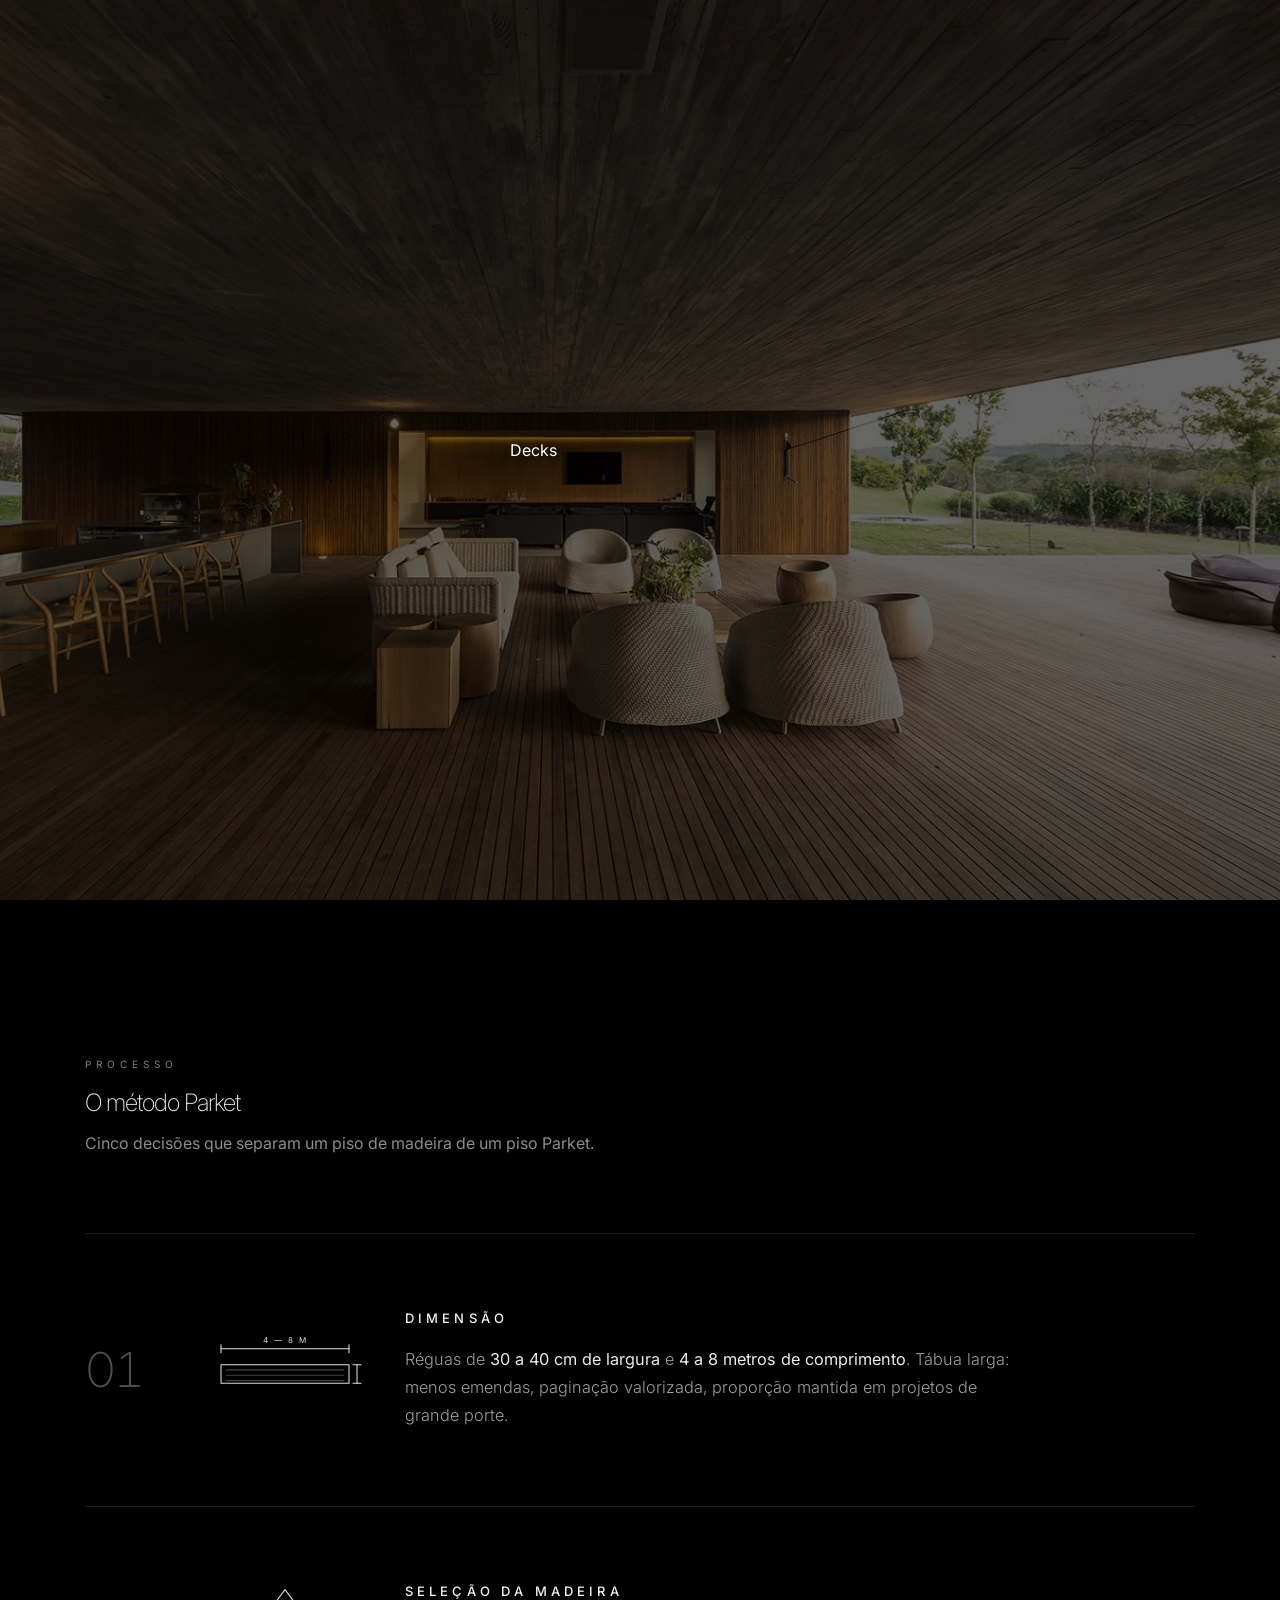
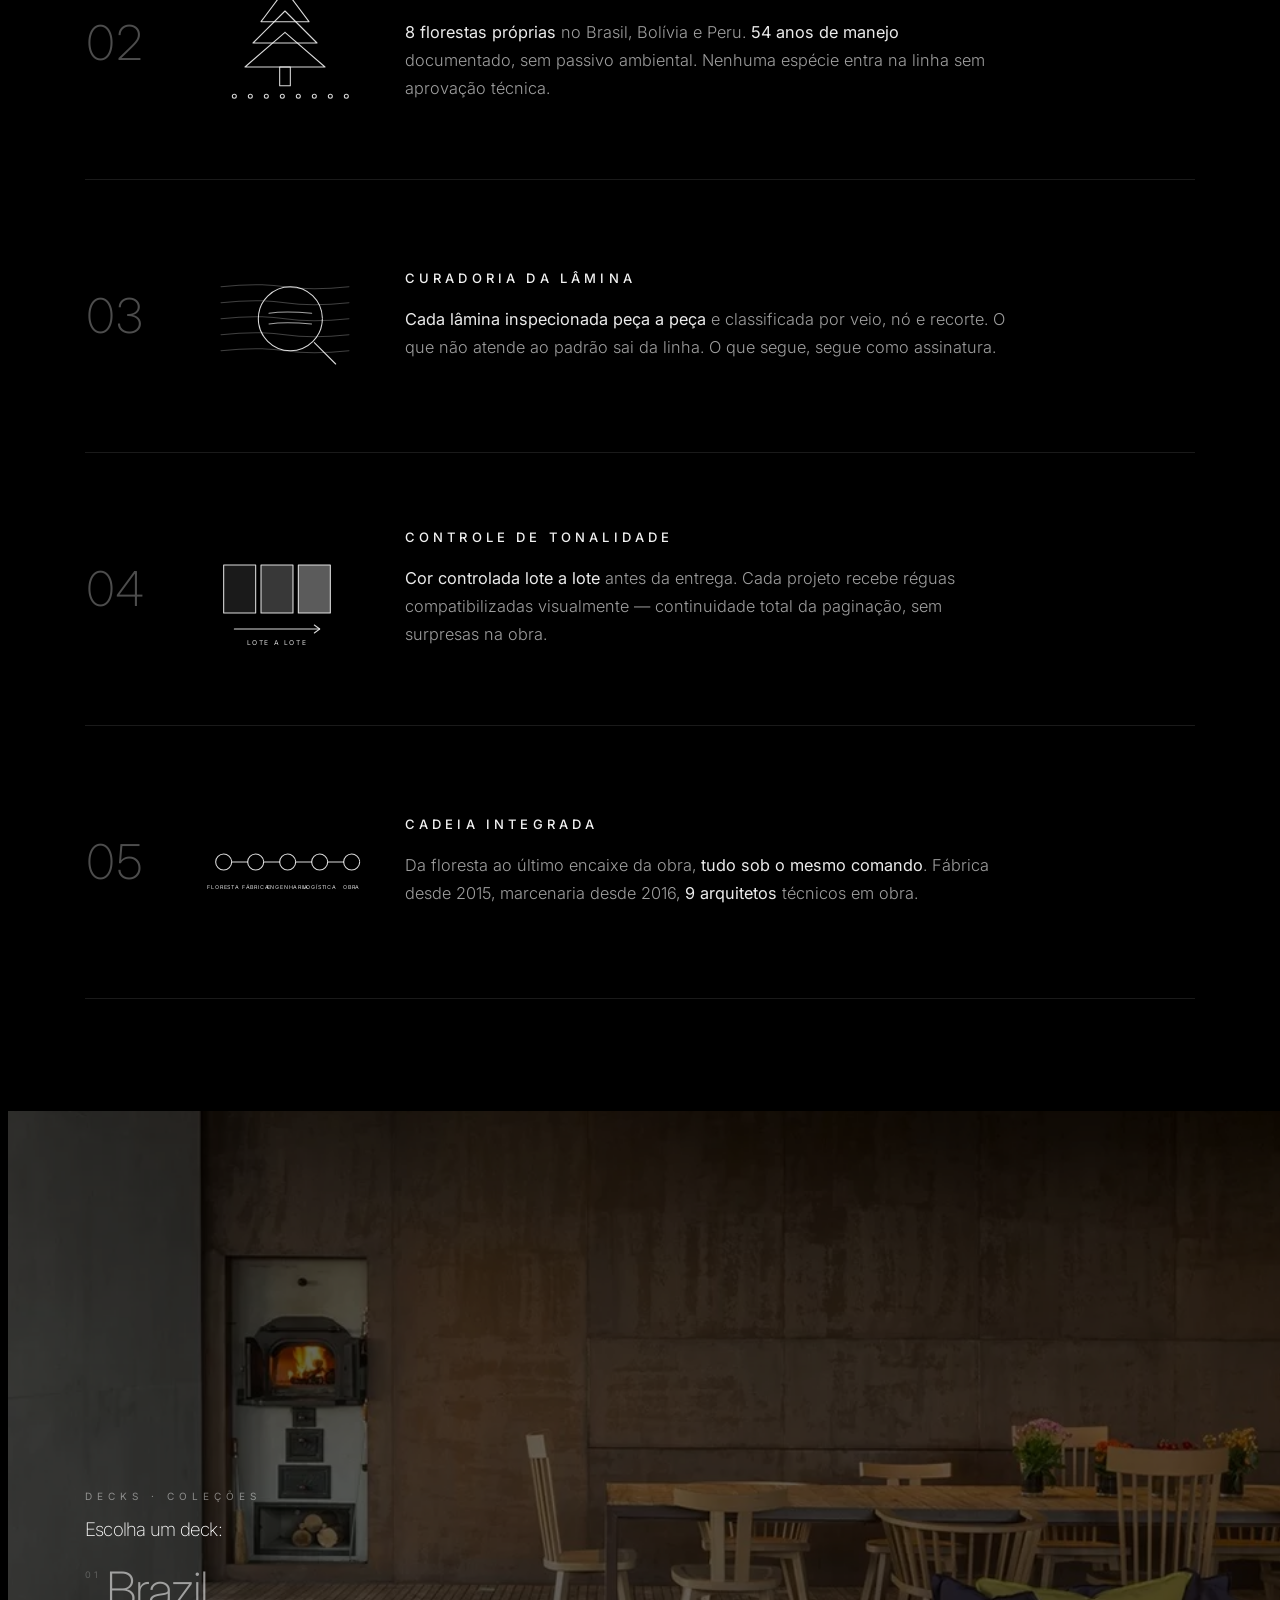
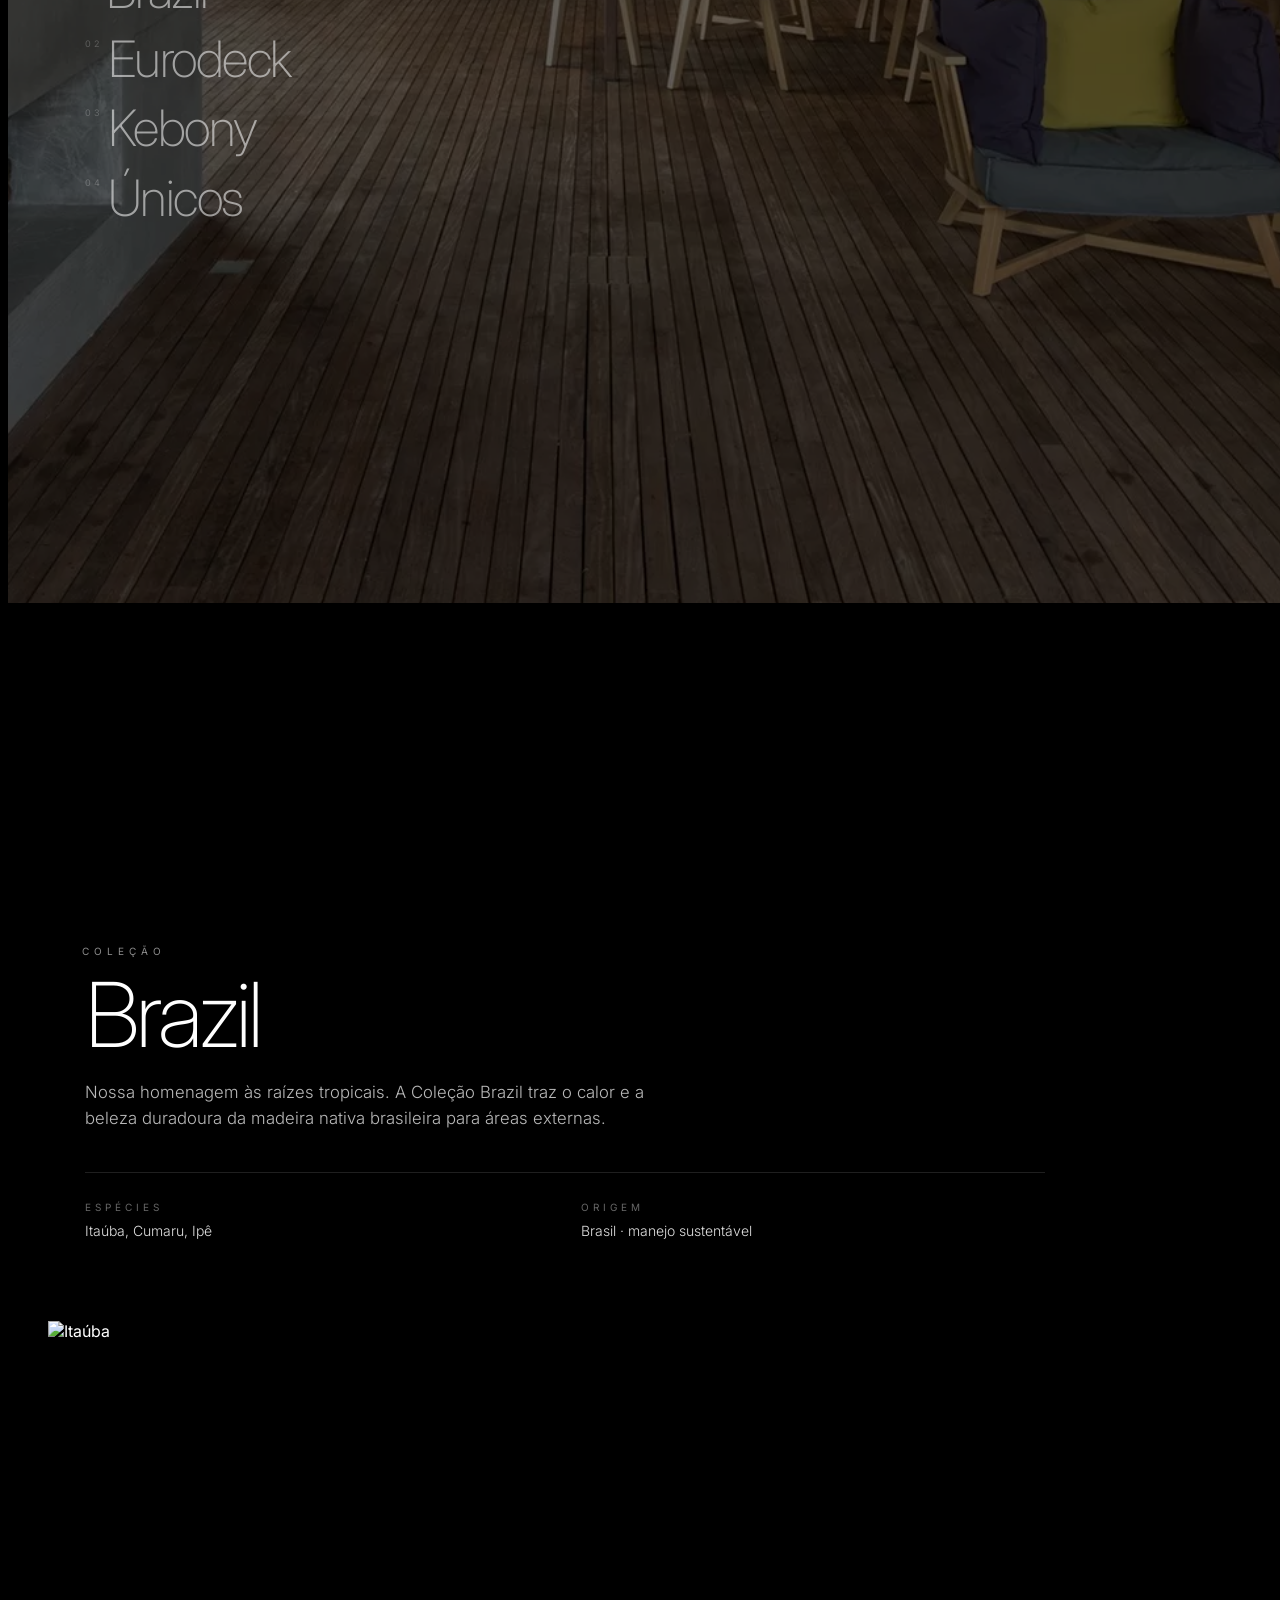
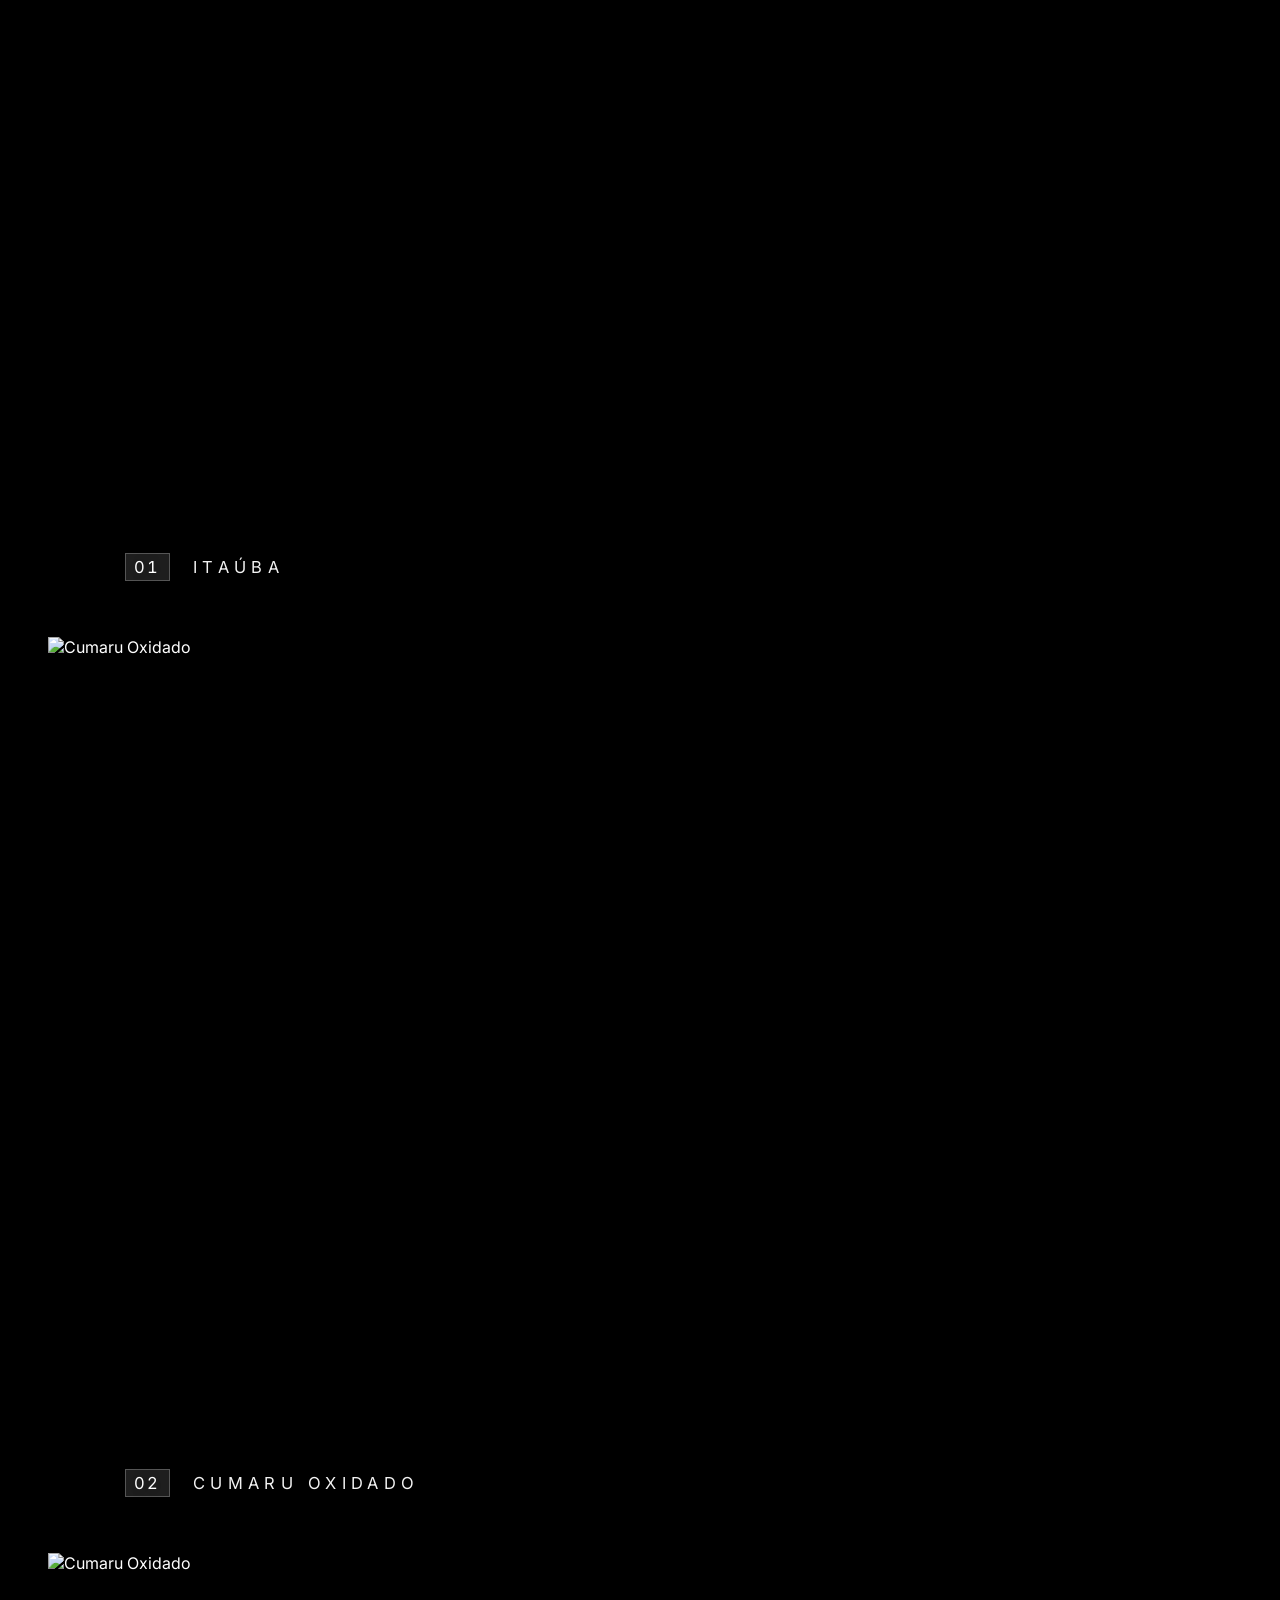
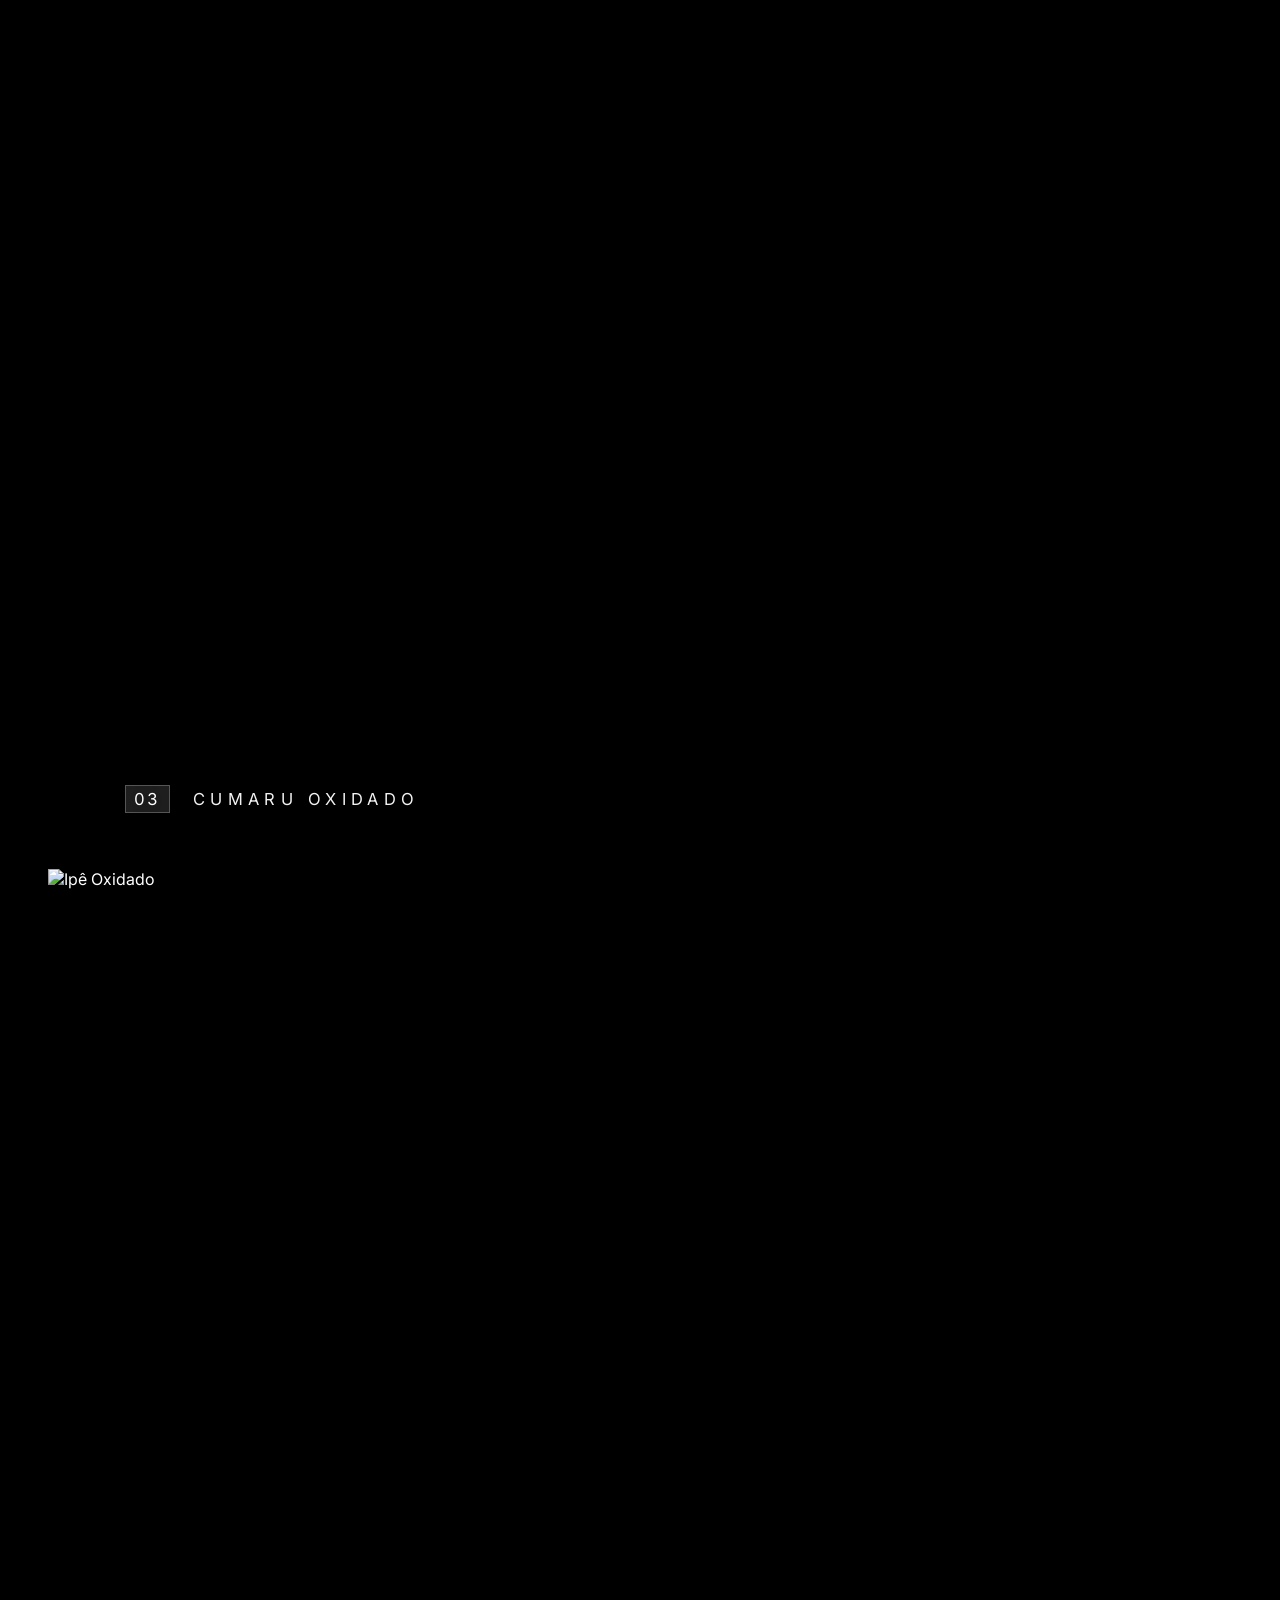
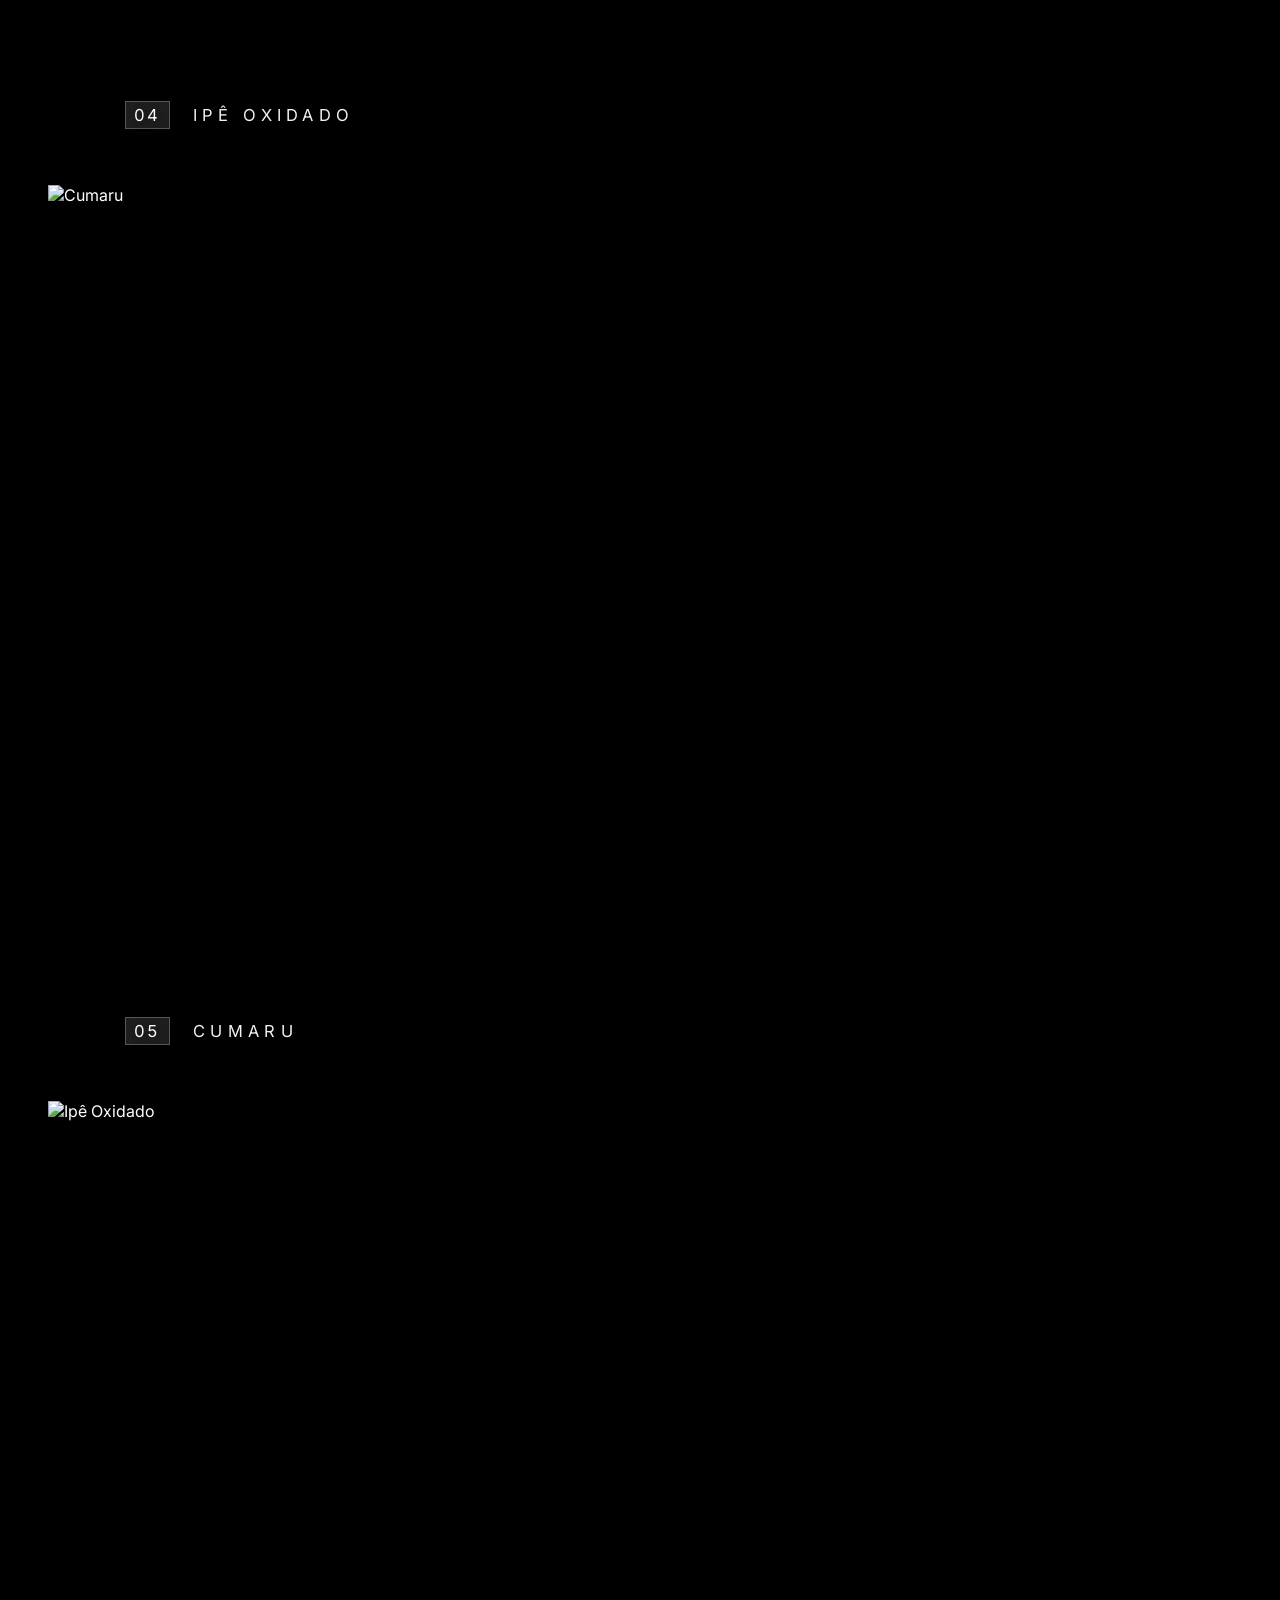
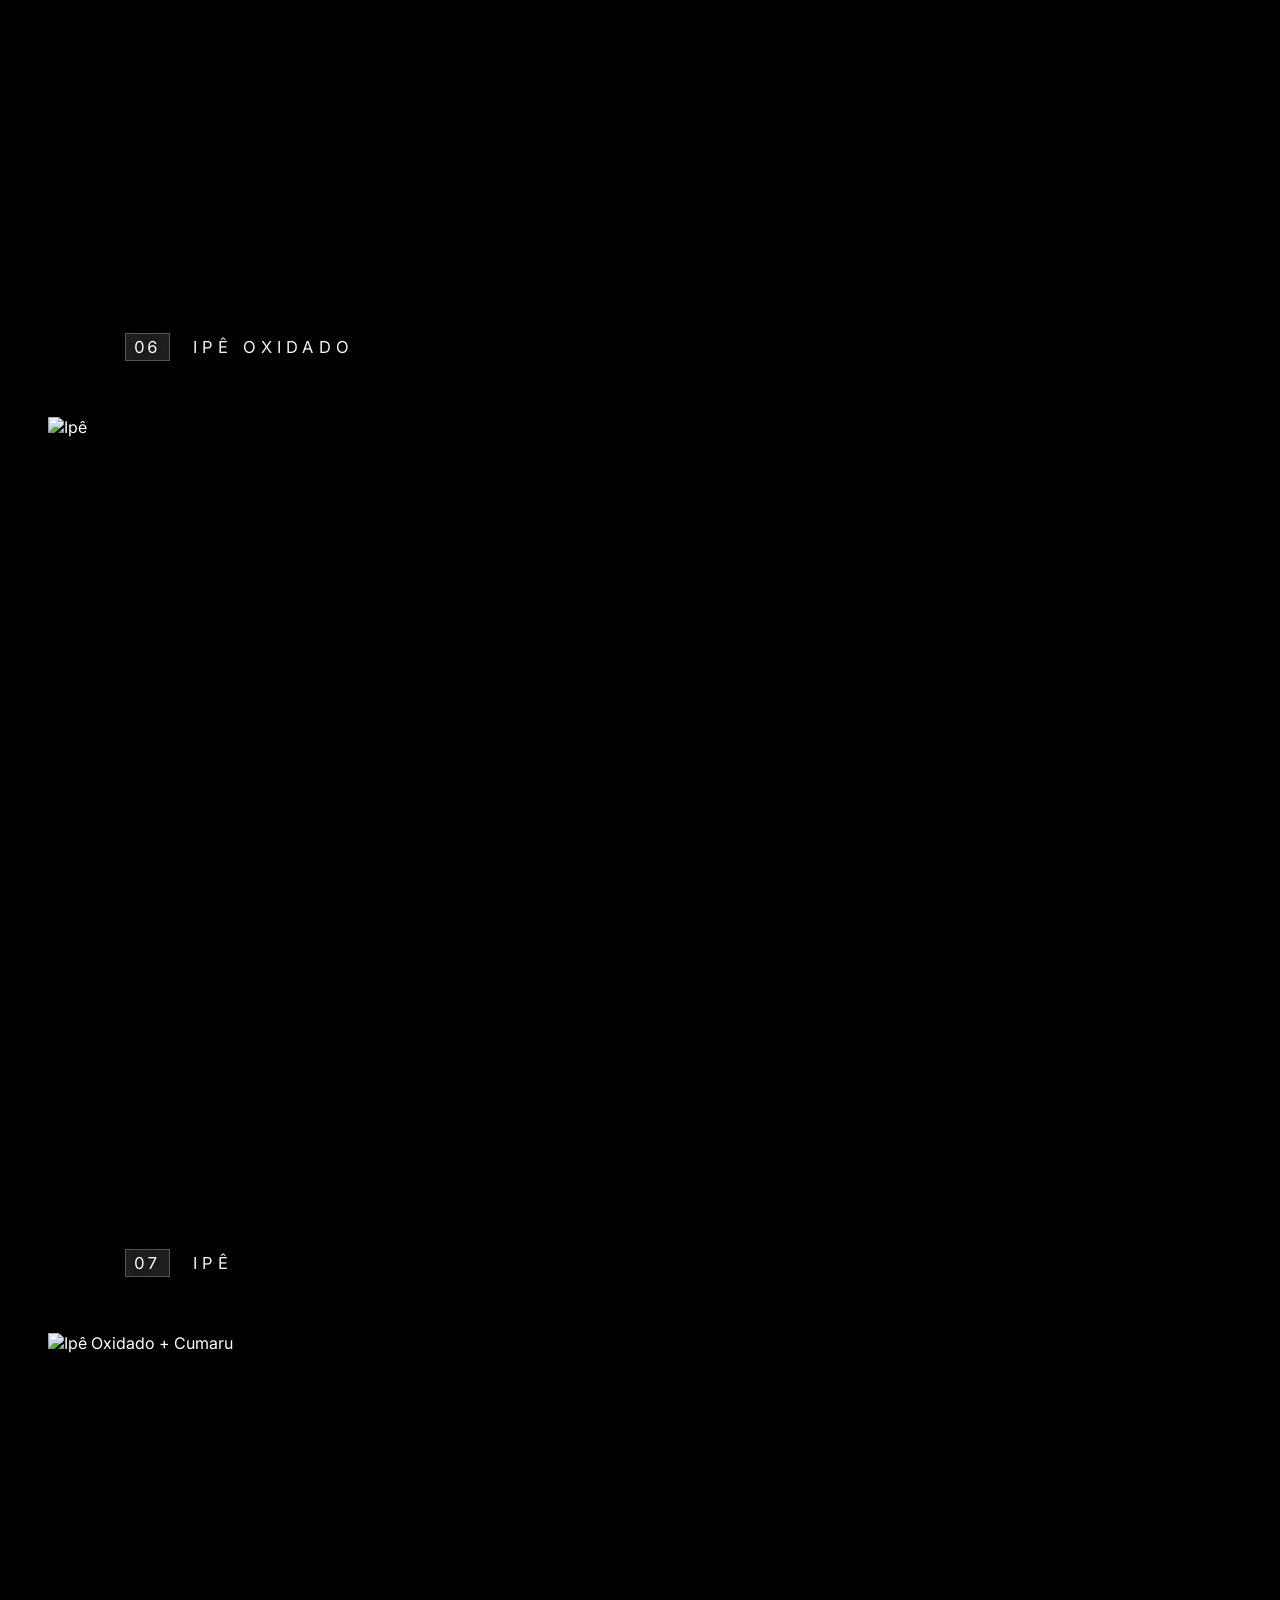
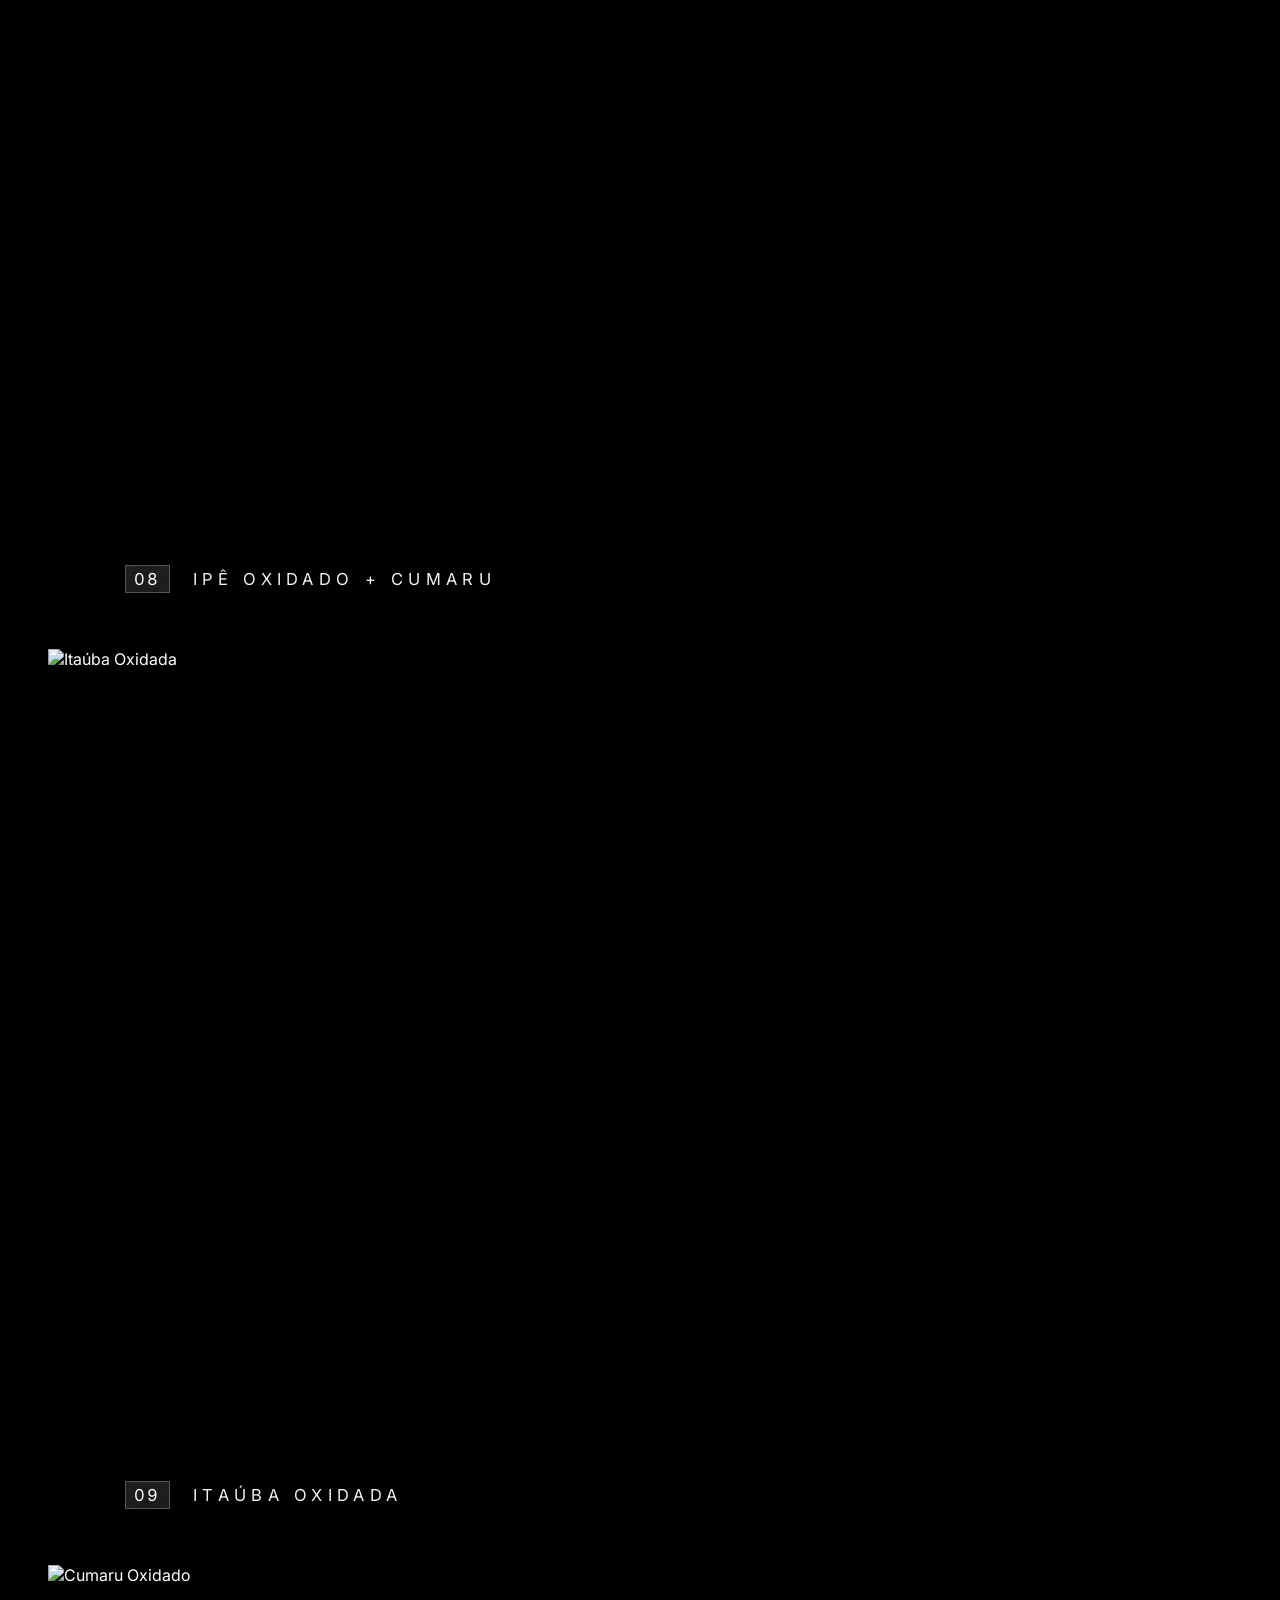
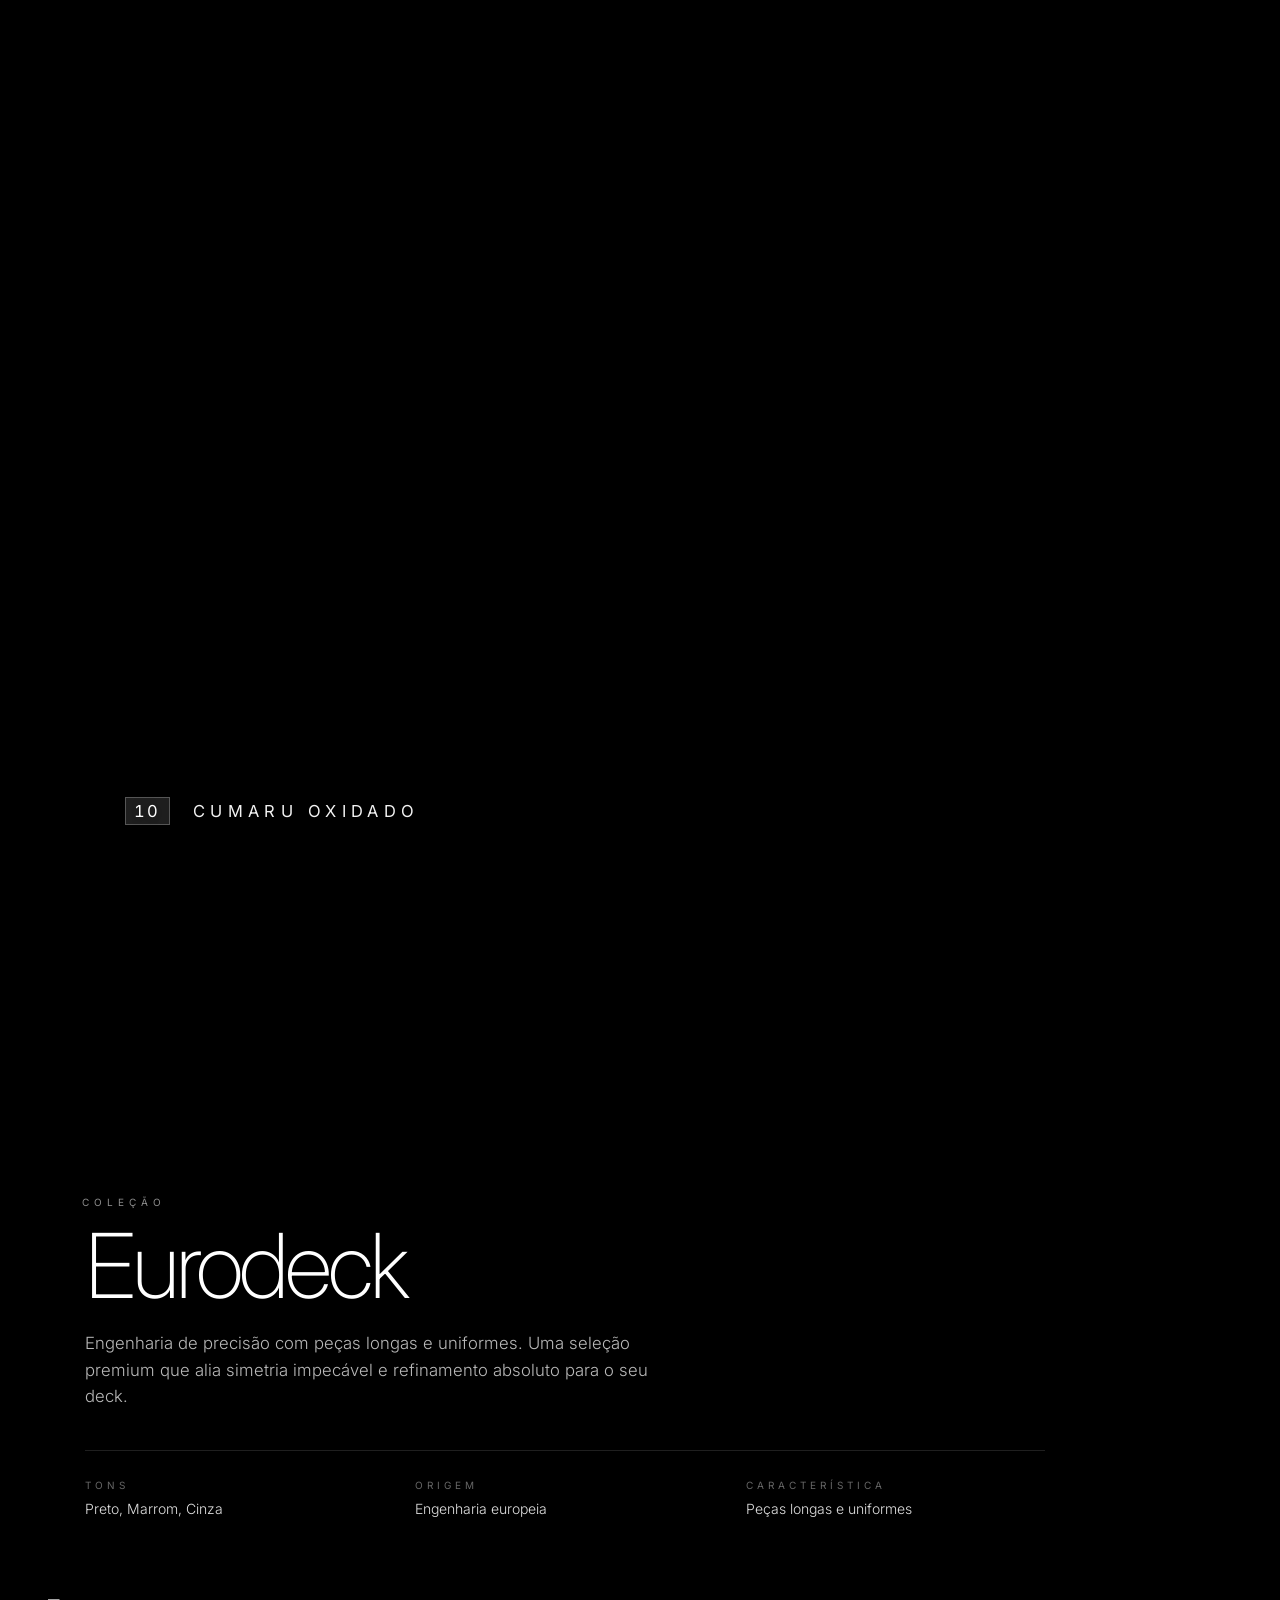
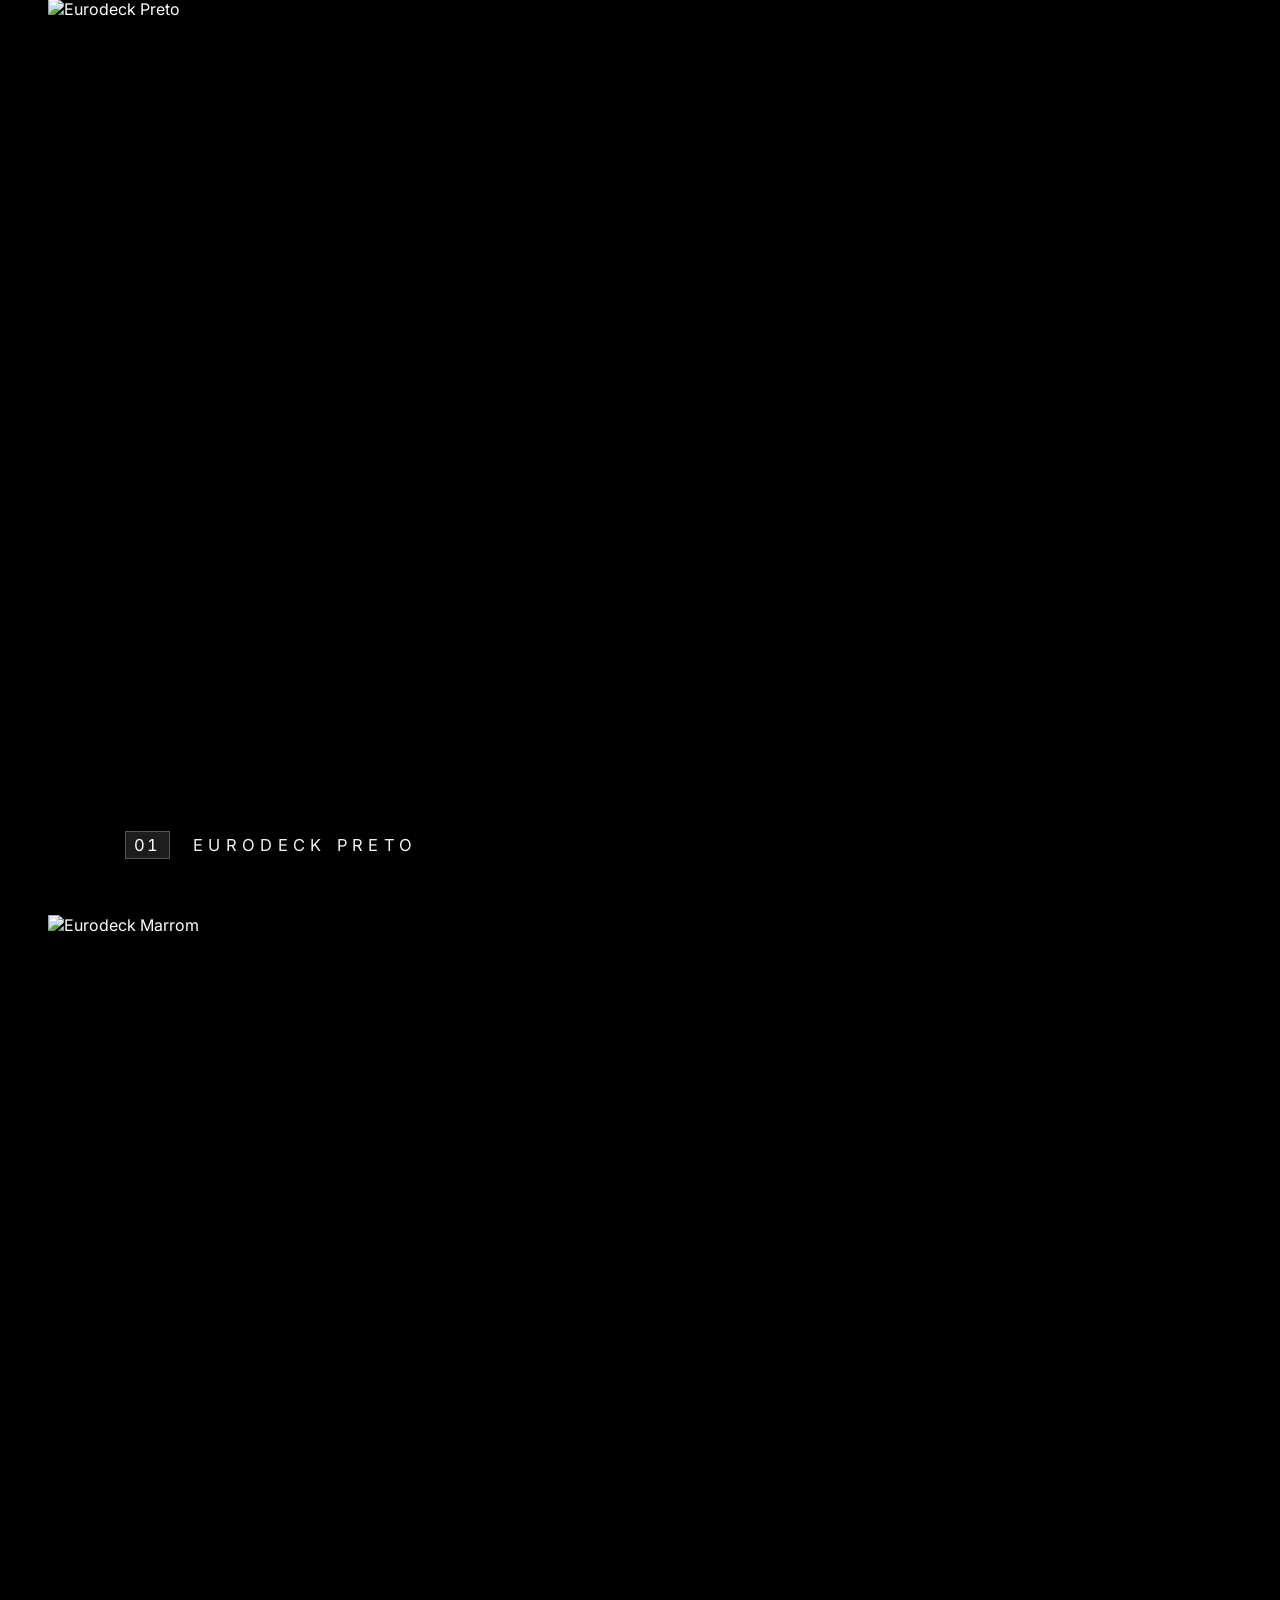
==== decks/index.html @ 1c1b3acb "Publicar primeira versão do catálogo de decks Parket" ====
<!DOCTYPE html>
<html class="dark" lang="pt-BR">

<head>
  <meta charset="utf-8">
  <meta content="width=device-width, initial-scale=1.0" name="viewport">
  <base href="../">
  <title>Parket — Decks</title>
  <link rel="preconnect" href="https://fonts.googleapis.com">
  <link rel="preconnect" href="https://fonts.gstatic.com" crossorigin>
  <link rel="preconnect" href="https://parket.com.br">
  <link rel="preconnect" href="https://cdn.tailwindcss.com">
  <link rel="preload" as="image" href="decks/autoload/Hero.webp">
  <script src="https://cdn.tailwindcss.com?plugins=forms,container-queries"></script>
  <link href="https://fonts.googleapis.com/css2?family=Inter:wght@100;200;300;400;500;600;700;800;900&display=swap" rel="stylesheet">
  <link href="https://fonts.googleapis.com/css2?family=Material+Symbols+Outlined:wght,FILL@100..700,0..1&display=swap" rel="stylesheet">
  <script src="assets/js/components.js"></script>
  <parket-seo is-main></parket-seo>
  <script>
    tailwind.config = {
      darkMode: "class",
      theme: {
        extend: {
          borderRadius: { "DEFAULT": "0", "lg": "0", "xl": "0", "full": "9999px" },
          colors: { "surface": "#131313", "background": "#000000", "primary": "#ffffff" },
          fontFamily: { "headline": ["Inter"], "body": ["Inter"], "label": ["Inter"] }
        }
      }
    }
  </script>
  <link rel="stylesheet" href="catalogo.css">
</head>

<body class="antialiased selection:bg-white selection:text-black">

  <parket-nav return-url="index.html" return-text=""></parket-nav>

  <!-- Side index (right) -->
  <nav id="side-index" class="side-index" aria-label="Índice"></nav>

  <!-- Floating actions -->
  <button id="floating-search" class="floating-action" type="button" aria-label="Buscar">
    <span class="material-symbols-outlined">search</span>
  </button>
  <button id="back-to-top" class="floating-action" type="button" aria-label="Voltar ao topo">
    <span class="material-symbols-outlined">arrow_upward</span>
  </button>

  <!-- ─── HERO ─── -->
  <section id="hero-viewport">
    <div id="hero-sticky">
      <div id="hero-bg" style="background-image: url('autoload/Hero.webp');"></div>
      <div id="hero-content" class="text-center">
        <span class="font-label uppercase tracking-[0.6em] text-[15px] text-white/50">Coleção 2026</span>
      </div>
      <img decoding="async" src="logo-parket.webp" alt="Parket" class="absolute top-6 left-1/2 -translate-x-1/2 h-4 md:h-5 w-auto opacity-80 z-10">
      <div class="absolute bottom-12 left-1/2 -translate-x-1/2 flex flex-col items-center gap-4 opacity-50">
        <span class="font-label text-[11px] uppercase tracking-[0.4em]">Scroll</span>
        <div class="w-[1px] h-12 bg-gradient-to-b from-white to-transparent"></div>
      </div>
    </div>
  </section>

  <!-- ─── PROCESSO PARKET (5 pilares) ─── -->
  <section id="processo" class="processo-section">
    <div class="processo-wrap">
      <header class="processo-header fade-up">
        <span class="eyebrow">Processo</span>
        <h2 class="display-title text-[clamp(2rem,4.5vw,3.5rem)] mt-4 mb-2 text-white/85">O método Parket</h2>
        <p class="text-white/55 font-light max-w-xl mt-4 text-base md:text-lg leading-relaxed">
          Cinco decisões que separam um piso de madeira de um piso Parket.
        </p>
      </header>

      <article class="processo-pillar fade-up">
        <span class="processo-num">01</span>
        <div class="processo-illustration" aria-hidden="true">
          <svg viewBox="0 0 120 120" fill="none" stroke="currentColor" stroke-width="0.8" stroke-linecap="round" stroke-linejoin="round">
            <rect x="12" y="56" width="96" height="14" pathLength="1" data-anim/>
            <path d="M16 60 L104 60" stroke-opacity="0.4" pathLength="1" data-anim data-delay="2"/>
            <path d="M16 64 L104 64" stroke-opacity="0.3" pathLength="1" data-anim data-delay="3"/>
            <path d="M16 68 L104 68" stroke-opacity="0.4" pathLength="1" data-anim data-delay="4"/>
            <path d="M12 44 L108 44" pathLength="1" data-anim data-delay="5"/>
            <path d="M12 41 L12 47" pathLength="1" data-anim data-delay="5"/>
            <path d="M108 41 L108 47" pathLength="1" data-anim data-delay="5"/>
            <text x="60" y="40" text-anchor="middle" fill="currentColor" stroke="none" font-size="6" letter-spacing="1.5">4 — 8 M</text>
            <path d="M114 56 L114 70" pathLength="1" data-anim data-delay="6"/>
            <path d="M111 56 L117 56" pathLength="1" data-anim data-delay="6"/>
            <path d="M111 70 L117 70" pathLength="1" data-anim data-delay="6"/>
          </svg>
        </div>
        <div class="processo-content">
          <h3 class="processo-title">Dimensão</h3>
          <p class="processo-text">Réguas de <strong>30 a 40 cm de largura</strong> e <strong>4 a 8 metros de comprimento</strong>. Tábua larga: menos emendas, paginação valorizada, proporção mantida em projetos de grande porte.</p>
        </div>
      </article>

      <article class="processo-pillar fade-up">
        <span class="processo-num">02</span>
        <div class="processo-illustration" aria-hidden="true">
          <svg viewBox="0 0 120 120" fill="none" stroke="currentColor" stroke-width="0.8" stroke-linecap="round" stroke-linejoin="round">
            <path d="M60 20 L42 44 L78 44 Z" pathLength="1" data-anim/>
            <path d="M60 36 L36 60 L84 60 Z" pathLength="1" data-anim data-delay="1"/>
            <path d="M60 52 L30 78 L90 78 Z" pathLength="1" data-anim data-delay="2"/>
            <rect x="56" y="78" width="8" height="14" pathLength="1" data-anim data-delay="3"/>
            <circle cx="22" cy="100" r="1.5" pathLength="1" data-anim data-delay="4"/>
            <circle cx="34" cy="100" r="1.5" pathLength="1" data-anim data-delay="4"/>
            <circle cx="46" cy="100" r="1.5" pathLength="1" data-anim data-delay="5"/>
            <circle cx="58" cy="100" r="1.5" pathLength="1" data-anim data-delay="5"/>
            <circle cx="70" cy="100" r="1.5" pathLength="1" data-anim data-delay="6"/>
            <circle cx="82" cy="100" r="1.5" pathLength="1" data-anim data-delay="6"/>
            <circle cx="94" cy="100" r="1.5" pathLength="1" data-anim data-delay="7"/>
            <circle cx="106" cy="100" r="1.5" pathLength="1" data-anim data-delay="7"/>
          </svg>
        </div>
        <div class="processo-content">
          <h3 class="processo-title">Seleção da madeira</h3>
          <p class="processo-text"><strong>8 florestas próprias</strong> no Brasil, Bolívia e Peru. <strong>54 anos de manejo</strong> documentado, sem passivo ambiental. Nenhuma espécie entra na linha sem aprovação técnica.</p>
        </div>
      </article>

      <article class="processo-pillar fade-up">
        <span class="processo-num">03</span>
        <div class="processo-illustration" aria-hidden="true">
          <svg viewBox="0 0 120 120" fill="none" stroke="currentColor" stroke-width="0.8" stroke-linecap="round" stroke-linejoin="round">
            <path d="M12 38 Q40 35 60 38 T108 38" stroke-opacity="0.3" pathLength="1" data-anim/>
            <path d="M12 50 Q40 47 60 50 T108 50" stroke-opacity="0.3" pathLength="1" data-anim data-delay="1"/>
            <path d="M12 62 Q40 59 60 62 T108 62" stroke-opacity="0.3" pathLength="1" data-anim data-delay="2"/>
            <path d="M12 74 Q40 71 60 74 T108 74" stroke-opacity="0.3" pathLength="1" data-anim data-delay="3"/>
            <path d="M12 86 Q40 83 60 86 T108 86" stroke-opacity="0.3" pathLength="1" data-anim data-delay="4"/>
            <g class="lupa-glass" style="transform-box: fill-box; transform-origin: center;">
              <circle cx="64" cy="62" r="24" pathLength="1" data-anim data-delay="5"/>
              <line x1="82" y1="80" x2="98" y2="96" pathLength="1" data-anim data-delay="6"/>
              <path d="M48 58 Q60 56 80 58" stroke-opacity="0.75" pathLength="1" data-anim data-delay="7"/>
              <path d="M48 66 Q60 64 80 66" stroke-opacity="0.75" pathLength="1" data-anim data-delay="7"/>
            </g>
          </svg>
        </div>
        <div class="processo-content">
          <h3 class="processo-title">Curadoria da lâmina</h3>
          <p class="processo-text"><strong>Cada lâmina inspecionada peça a peça</strong> e classificada por veio, nó e recorte. O que não atende ao padrão sai da linha. O que segue, segue como assinatura.</p>
        </div>
      </article>

      <article class="processo-pillar fade-up">
        <span class="processo-num">04</span>
        <div class="processo-illustration" aria-hidden="true">
          <svg viewBox="0 0 120 120" fill="none" stroke="currentColor" stroke-width="0.8" stroke-linecap="round" stroke-linejoin="round">
            <rect x="14" y="42" width="24" height="36" fill="currentColor" fill-opacity="0.12" stroke="none" data-fade/>
            <rect x="42" y="42" width="24" height="36" fill="currentColor" fill-opacity="0.26" stroke="none" data-fade style="transition-delay: 0.3s"/>
            <rect x="70" y="42" width="24" height="36" fill="currentColor" fill-opacity="0.42" stroke="none" data-fade style="transition-delay: 0.6s"/>
            <rect x="14" y="42" width="24" height="36" pathLength="1" data-anim/>
            <rect x="42" y="42" width="24" height="36" pathLength="1" data-anim data-delay="1"/>
            <rect x="70" y="42" width="24" height="36" pathLength="1" data-anim data-delay="2"/>
            <path d="M22 90 L86 90" pathLength="1" data-anim data-delay="3"/>
            <path d="M82 87 L86 90 L82 93" pathLength="1" data-anim data-delay="4"/>
            <text x="54" y="102" text-anchor="middle" fill="currentColor" stroke="none" font-size="5" letter-spacing="1.2">LOTE A LOTE</text>
          </svg>
        </div>
        <div class="processo-content">
          <h3 class="processo-title">Controle de tonalidade</h3>
          <p class="processo-text"><strong>Cor controlada lote a lote</strong> antes da entrega. Cada projeto recebe réguas compatibilizadas visualmente — continuidade total da paginação, sem surpresas na obra.</p>
        </div>
      </article>

      <article class="processo-pillar fade-up">
        <span class="processo-num">05</span>
        <div class="processo-illustration" aria-hidden="true">
          <svg viewBox="0 0 120 120" fill="none" stroke="currentColor" stroke-width="0.8" stroke-linecap="round" stroke-linejoin="round">
            <circle cx="14" cy="60" r="6" pathLength="1" data-anim/>
            <line x1="20" y1="60" x2="32" y2="60" pathLength="1" data-anim data-delay="1"/>
            <circle cx="38" cy="60" r="6" pathLength="1" data-anim data-delay="2"/>
            <line x1="44" y1="60" x2="56" y2="60" pathLength="1" data-anim data-delay="3"/>
            <circle cx="62" cy="60" r="6" pathLength="1" data-anim data-delay="4"/>
            <line x1="68" y1="60" x2="80" y2="60" pathLength="1" data-anim data-delay="5"/>
            <circle cx="86" cy="60" r="6" pathLength="1" data-anim data-delay="6"/>
            <line x1="92" y1="60" x2="104" y2="60" pathLength="1" data-anim data-delay="7"/>
            <circle cx="110" cy="60" r="6" pathLength="1" data-anim data-delay="8"/>
            <text x="14" y="80" text-anchor="middle" fill="currentColor" stroke="none" font-size="4" letter-spacing="0.6">FLORESTA</text>
            <text x="38" y="80" text-anchor="middle" fill="currentColor" stroke="none" font-size="4" letter-spacing="0.6">FÁBRICA</text>
            <text x="62" y="80" text-anchor="middle" fill="currentColor" stroke="none" font-size="4" letter-spacing="0.6">ENGENHARIA</text>
            <text x="86" y="80" text-anchor="middle" fill="currentColor" stroke="none" font-size="4" letter-spacing="0.6">LOGÍSTICA</text>
            <text x="110" y="80" text-anchor="middle" fill="currentColor" stroke="none" font-size="4" letter-spacing="0.6">OBRA</text>
          </svg>
        </div>
        <div class="processo-content">
          <h3 class="processo-title">Cadeia integrada</h3>
          <p class="processo-text">Da floresta ao último encaixe da obra, <strong>tudo sob o mesmo comando</strong>. Fábrica desde 2015, marcenaria desde 2016, <strong>9 arquitetos</strong> técnicos em obra.</p>
        </div>
      </article>
    </div>
  </section>

  <!-- ─── ESCOLHA UM PRODUTO ─── -->
  <section id="products-index" class="index-block">
    <div class="w-full max-w-screen-xl mx-auto">
      <span class="eyebrow block mb-10 fade-up">Índice</span>
      <h2 class="display-title text-[clamp(1.5rem,3vw,2.4rem)] mb-14 text-white/70 fade-up" style="transition-delay: 0.05s">
        Escolha um produto:
      </h2>
      <nav id="products-nav" class="index-list fade-up" style="transition-delay: 0.12s"></nav>
    </div>
  </section>

  <!-- ─── PRODUCT SECTIONS (injected) ─── -->
  <main id="products" class="relative z-10 bg-black"></main>

  <!-- ─── GUIA TÉCNICO ─── -->
  <section class="relative z-20 bg-black text-white">
    <div class="px-12 max-w-screen-2xl mx-auto pt-32 pb-32">
      <div class="border-t border-white/10 pt-16">
        <span class="eyebrow block mb-6">Guia Técnico</span>
        <h2 class="display-title text-[clamp(2.5rem,4vw,5rem)] mb-20 max-w-3xl">Madeira, um material vivo</h2>

        <div class="grid grid-cols-1 md:grid-cols-2 gap-x-20 gap-y-20">
          <div class="flex flex-col gap-20">
            <div class="fade-up">
              <div class="w-fit">
                <div class="flex items-center gap-2 mb-6">
                  <div class="w-[40.8px] h-[40.8px] md:w-12 md:h-12 rounded-full border border-white/10" style="background:#3a2414;"></div>
                  <div class="w-[40.8px] h-[40.8px] md:w-12 md:h-12 rounded-full border border-white/10" style="background:#5c3a22;"></div>
                  <div class="w-[40.8px] h-[40.8px] md:w-12 md:h-12 rounded-full border border-white/10" style="background:#7d5536;"></div>
                  <div class="w-[40.8px] h-[40.8px] md:w-12 md:h-12 rounded-full border border-white/10" style="background:#9a7758;"></div>
                  <div class="w-[40.8px] h-[40.8px] md:w-12 md:h-12 rounded-full border border-white/10" style="background:#b69c82;"></div>
                  <div class="w-[40.8px] h-[40.8px] md:w-12 md:h-12 rounded-full border border-white/10" style="background:#d0bba5;"></div>
                  <div class="w-[40.8px] h-[40.8px] md:w-12 md:h-12 rounded-full border border-white/10" style="background:#ead8c3;"></div>
                </div>
                <div class="flex items-center justify-between text-[8.5px] md:text-[10px] uppercase tracking-[0.3em] text-white/40">
                  <span>Escuro</span><span>Claro</span>
                </div>
              </div>
            </div>

            <div class="fade-up">
              <h3 class="font-label uppercase tracking-[0.3em] text-[10px] text-white/50 mb-6 flex items-center gap-2">
                <span class="w-1 h-1 bg-white/50 rounded-full"></span> Cor
              </h3>
              <div class="text-white/50 text-sm font-light leading-relaxed space-y-4 max-w-xl">
                <p>A cor da madeira vem dos extrativos que ela contém. A exposição ao ar e à luz modifica esses extrativos, transformando a cor original do parquete ao longo do tempo. Espécies tropicais, por conterem mais extrativos, evoluem para marrons mais escuros.</p>
                <p>Iroko e Parket apresentam as mudanças mais intensas — tábuas originalmente semelhantes podem assumir tonalidades distintas. O Teak varia bastante no início mas se uniformiza com o tempo; o Wengé mantém boa estabilidade de cor.</p>
                <p>Com a luz, a madeira tende ao amarelo, mesmo em acabamentos pigmentados. Exposição solar direta e intensa pode causar descoloração — recomenda-se o uso de cortinas ou filmes UV nos vidros.</p>
              </div>
            </div>

            <div class="fade-up">
              <h3 class="font-label uppercase tracking-[0.3em] text-[10px] text-white/50 mb-6 flex items-center gap-2">
                <span class="w-1 h-1 bg-white/50 rounded-full"></span> Grão Prateado
              </h3>
              <div class="text-white/50 text-sm font-light leading-relaxed space-y-4 max-w-xl">
                <p>Tábuas cortadas em seção radial do tronco apresentam grão reto e reflexos iridescentes — o chamado grão prateado, historicamente valorizado como indicador de qualidade e prestígio.</p>
                <p>A madeira é um material vivo, influenciado por luz, temperatura, umidade e uso. Além da estética, o grão prateado indica melhor desempenho técnico: estabilidade dimensional e impermeabilidade.</p>
              </div>
            </div>
          </div>

          <div class="flex flex-col gap-20">
            <div class="fade-up">
              <h3 class="font-label uppercase tracking-[0.3em] text-[10px] text-white/50 mb-6 flex items-center gap-2">
                <span class="w-1 h-1 bg-white/50 rounded-full"></span> Amostras
              </h3>
              <div class="text-white/50 text-sm font-light leading-relaxed space-y-4 max-w-xl">
                <p>A madeira é um material natural e variegado: cada peça é única. Amostras compostas por poucas tábuas fornecem apenas uma ideia geral do parquete, sem representar fielmente todas as nuances e veios.</p>
                <p>A cor muda com o tempo por exposição à luz e ao ar — um piso recém-instalado pode ter aparência diferente de uma amostra já exposta.</p>
              </div>
            </div>

            <div class="fade-up p-10 flex flex-col items-center" style="background: rgba(255,255,255,0.03); border: 1px solid rgba(255,255,255,0.08);">
              <div class="flex items-center gap-12 mb-4 text-2xl">
                <span>☀️</span><span>🌧️</span>
              </div>
              <div class="flex items-center gap-4 w-full">
                <span class="text-[10px] uppercase tracking-[0.3em] text-white/50 whitespace-nowrap">Clima<br>Seco</span>
                <svg class="w-2.5 h-2.5 text-white/40 flex-shrink-0" viewBox="0 0 10 10" fill="currentColor"><polygon points="8,1 8,9 2,5"/></svg>
                <div class="flex-1 h-12" style="background: linear-gradient(to right, #b98862 0%, #d9ab87 50%, #b98862 100%); clip-path: polygon(0 30%, 100% 10%, 100% 90%, 0 70%);"></div>
                <svg class="w-2.5 h-2.5 text-white/40 flex-shrink-0" viewBox="0 0 10 10" fill="currentColor"><polygon points="2,1 2,9 8,5"/></svg>
                <span class="text-[10px] uppercase tracking-[0.3em] text-white/50 whitespace-nowrap">Clima<br>Úmido</span>
              </div>
              <div class="mt-4 text-[10px] uppercase tracking-[0.3em] text-white/50 flex items-center gap-2">
                <svg class="w-2 h-2" viewBox="0 0 10 10" fill="currentColor"><polygon points="1,2 9,2 5,8"/></svg>
                Retração / Dilatação
                <svg class="w-2 h-2" viewBox="0 0 10 10" fill="currentColor"><polygon points="5,2 9,8 1,8"/></svg>
              </div>
            </div>

            <div class="fade-up">
              <h3 class="font-label uppercase tracking-[0.3em] text-[10px] text-white/50 mb-6 flex items-center gap-2">
                <span class="w-1 h-1 bg-white/50 rounded-full"></span> Condições Climáticas
              </h3>
              <div class="text-white/50 text-sm font-light leading-relaxed space-y-4 max-w-xl">
                <p>A madeira dilata e retrai conforme umidade e temperatura. O ideal é manter o ar entre 15°C e 30°C e a umidade relativa entre 45% e 65% — faixa também ideal para as pessoas — durante e após a instalação.</p>
                <p>No inverno pode ser necessário umidificar o ar. Em pisos com aquecimento, a superfície nunca deve ultrapassar 27°C; evite cobri-la com tapetes grossos que retenham calor.</p>
                <p>Produtos Parket com suporte de compensado de bétula (ver Especificações Técnicas) toleram condições mais severas — umidade a partir de 30% e superfície até 29°C — mantendo a integridade.</p>
              </div>
            </div>
          </div>
        </div>
      </div>
    </div>
  </section>

  <!-- ─── Lightbox ─── -->
  <div id="lightbox">
    <button class="lb-btn lb-close" onclick="closeLightbox()"><span class="material-symbols-outlined">close</span></button>
    <button class="lb-btn lb-prev" onclick="lbPrev()"><span class="material-symbols-outlined">chevron_left</span></button>
    <img decoding="async" id="lightbox-img" src="" alt="Zoom">
    <button class="lb-btn lb-next" onclick="lbNext()"><span class="material-symbols-outlined">chevron_right</span></button>
  </div>

  <script>window.PARKET_FILTER = 'decks';</script>
  <script defer src="catalogo.js"></script>
</html>
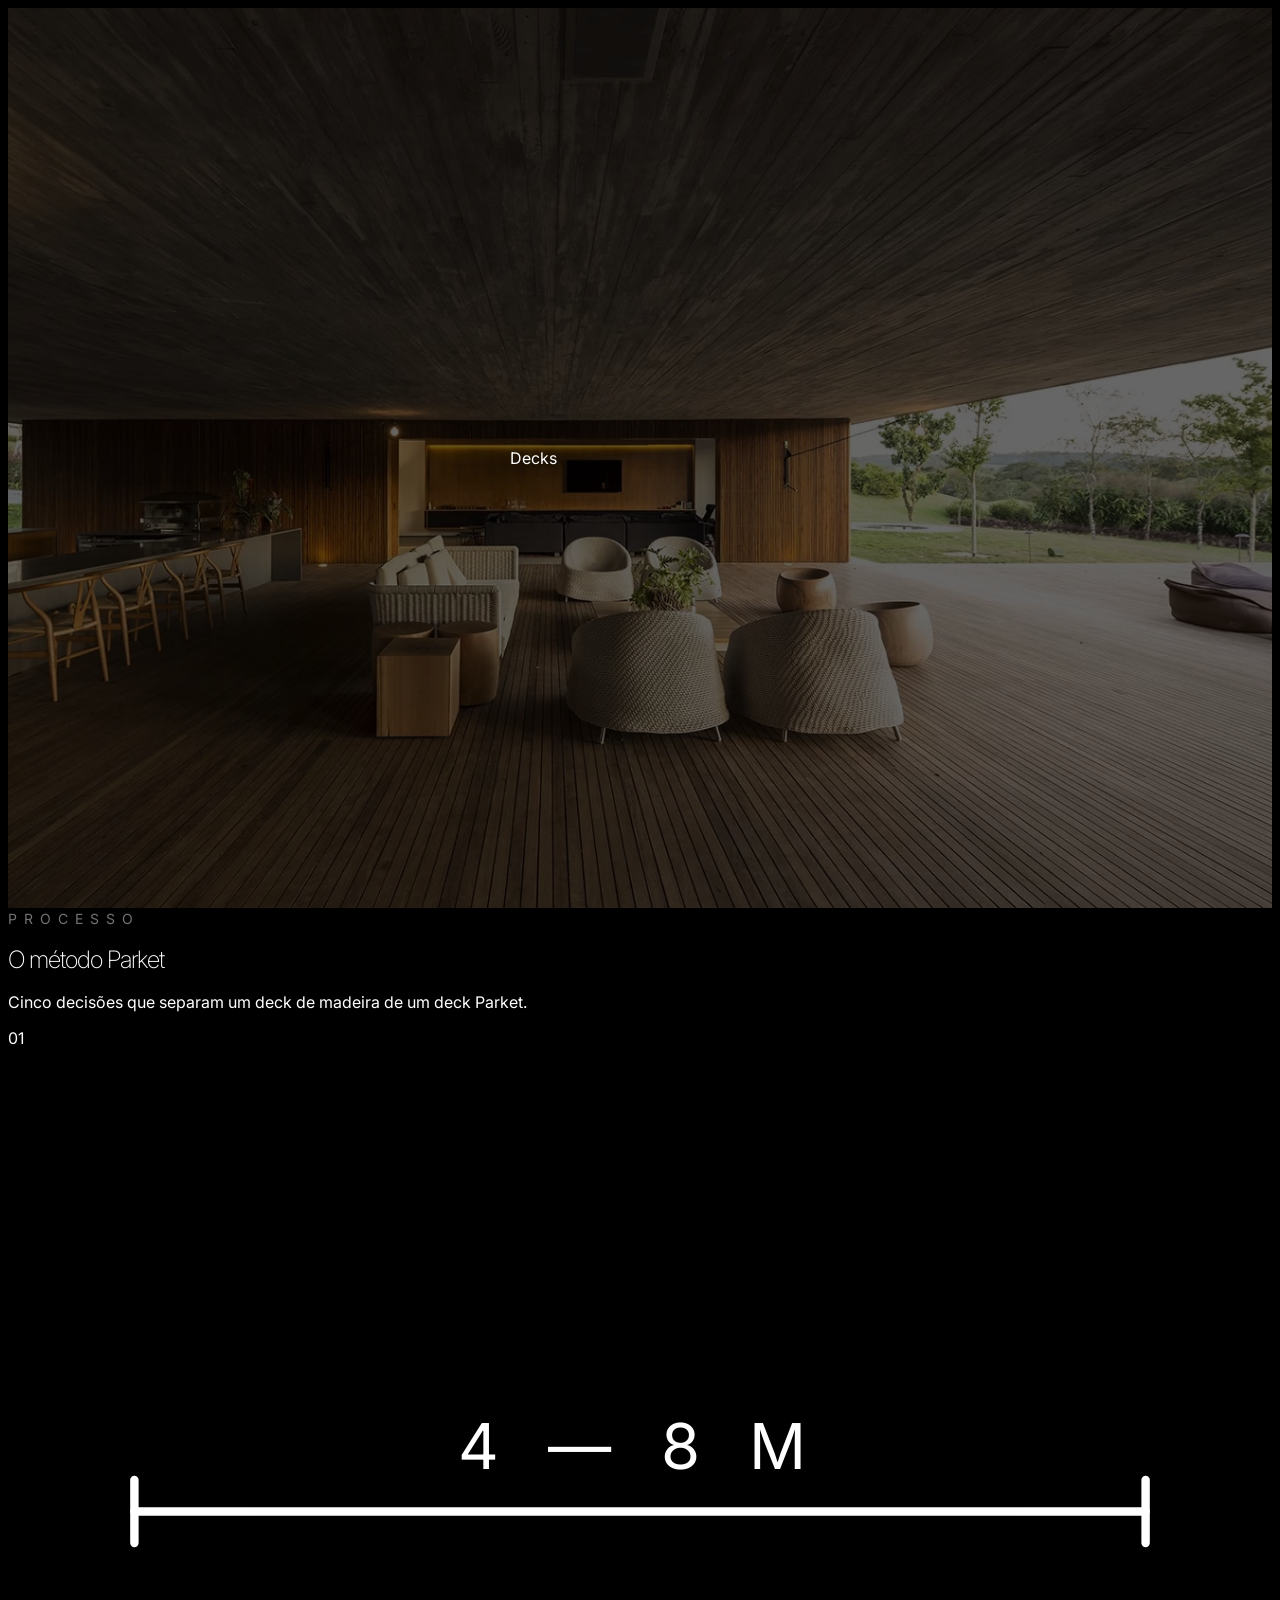
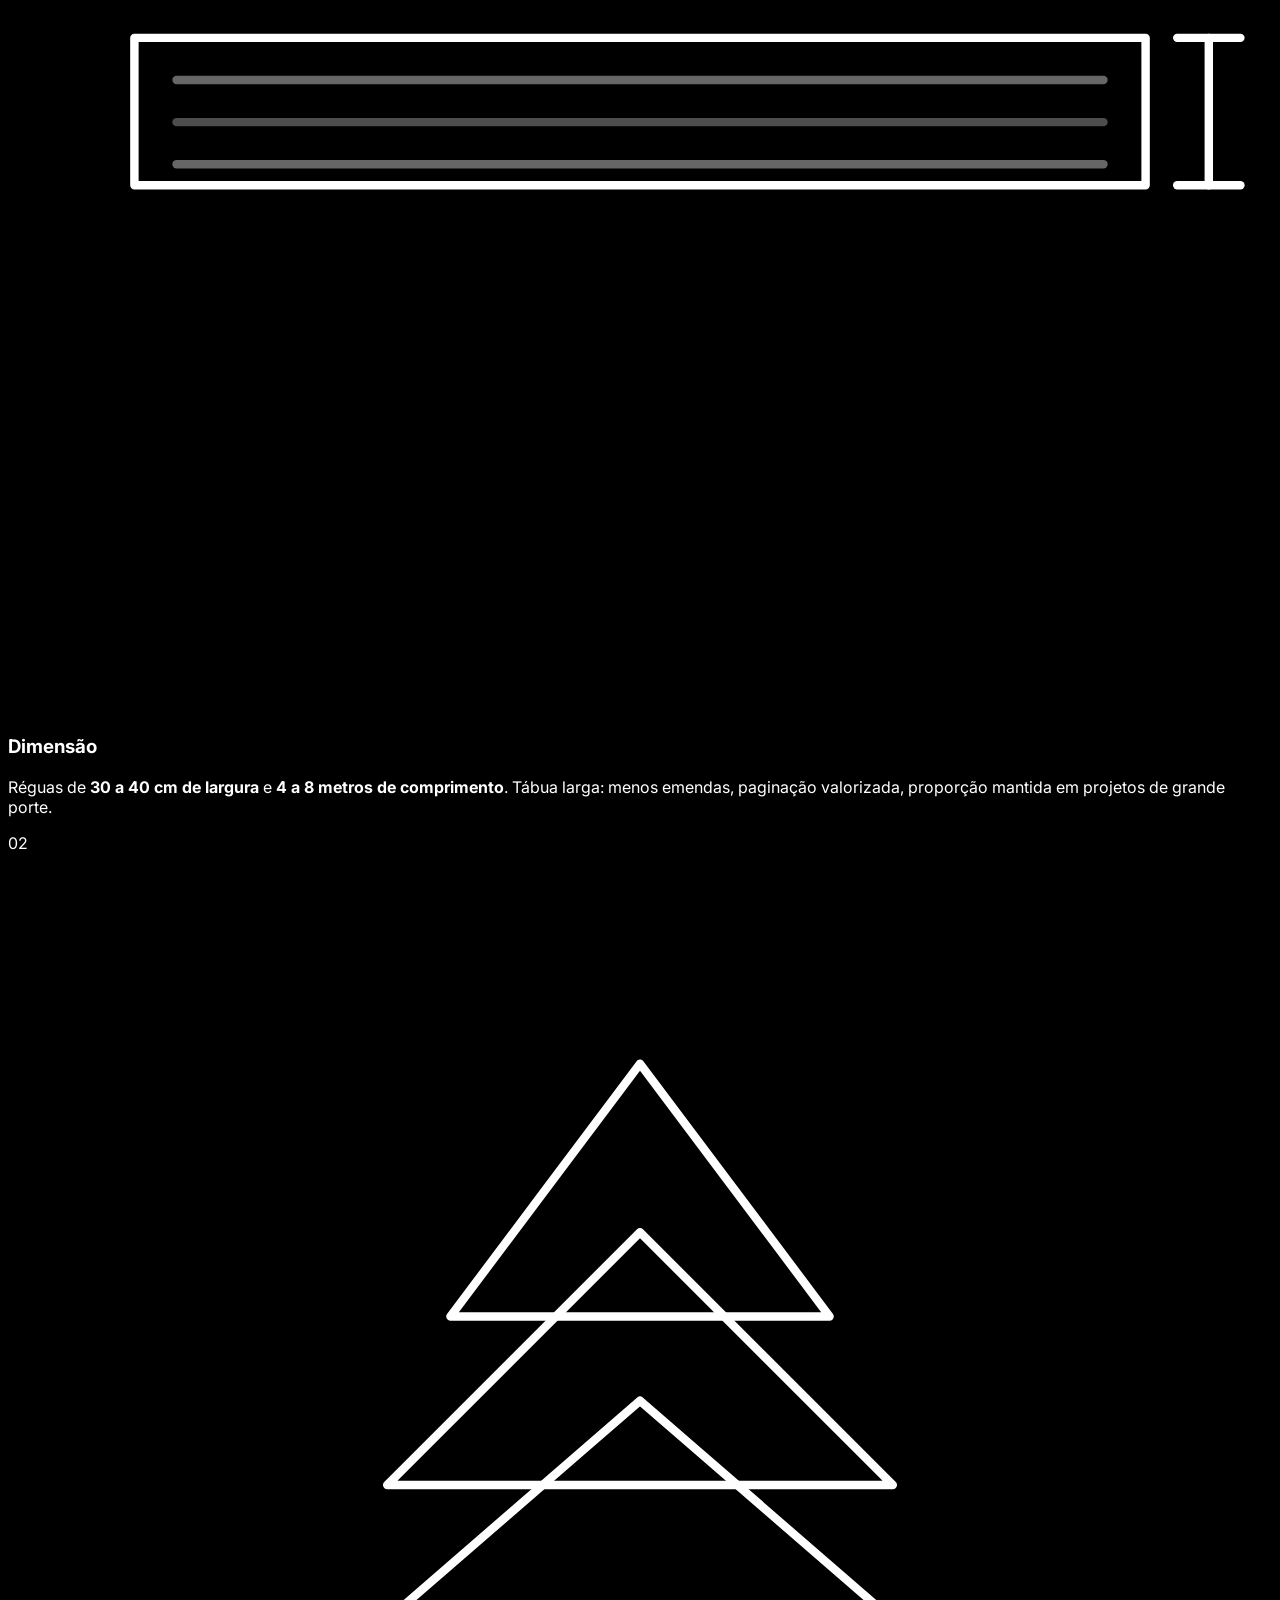
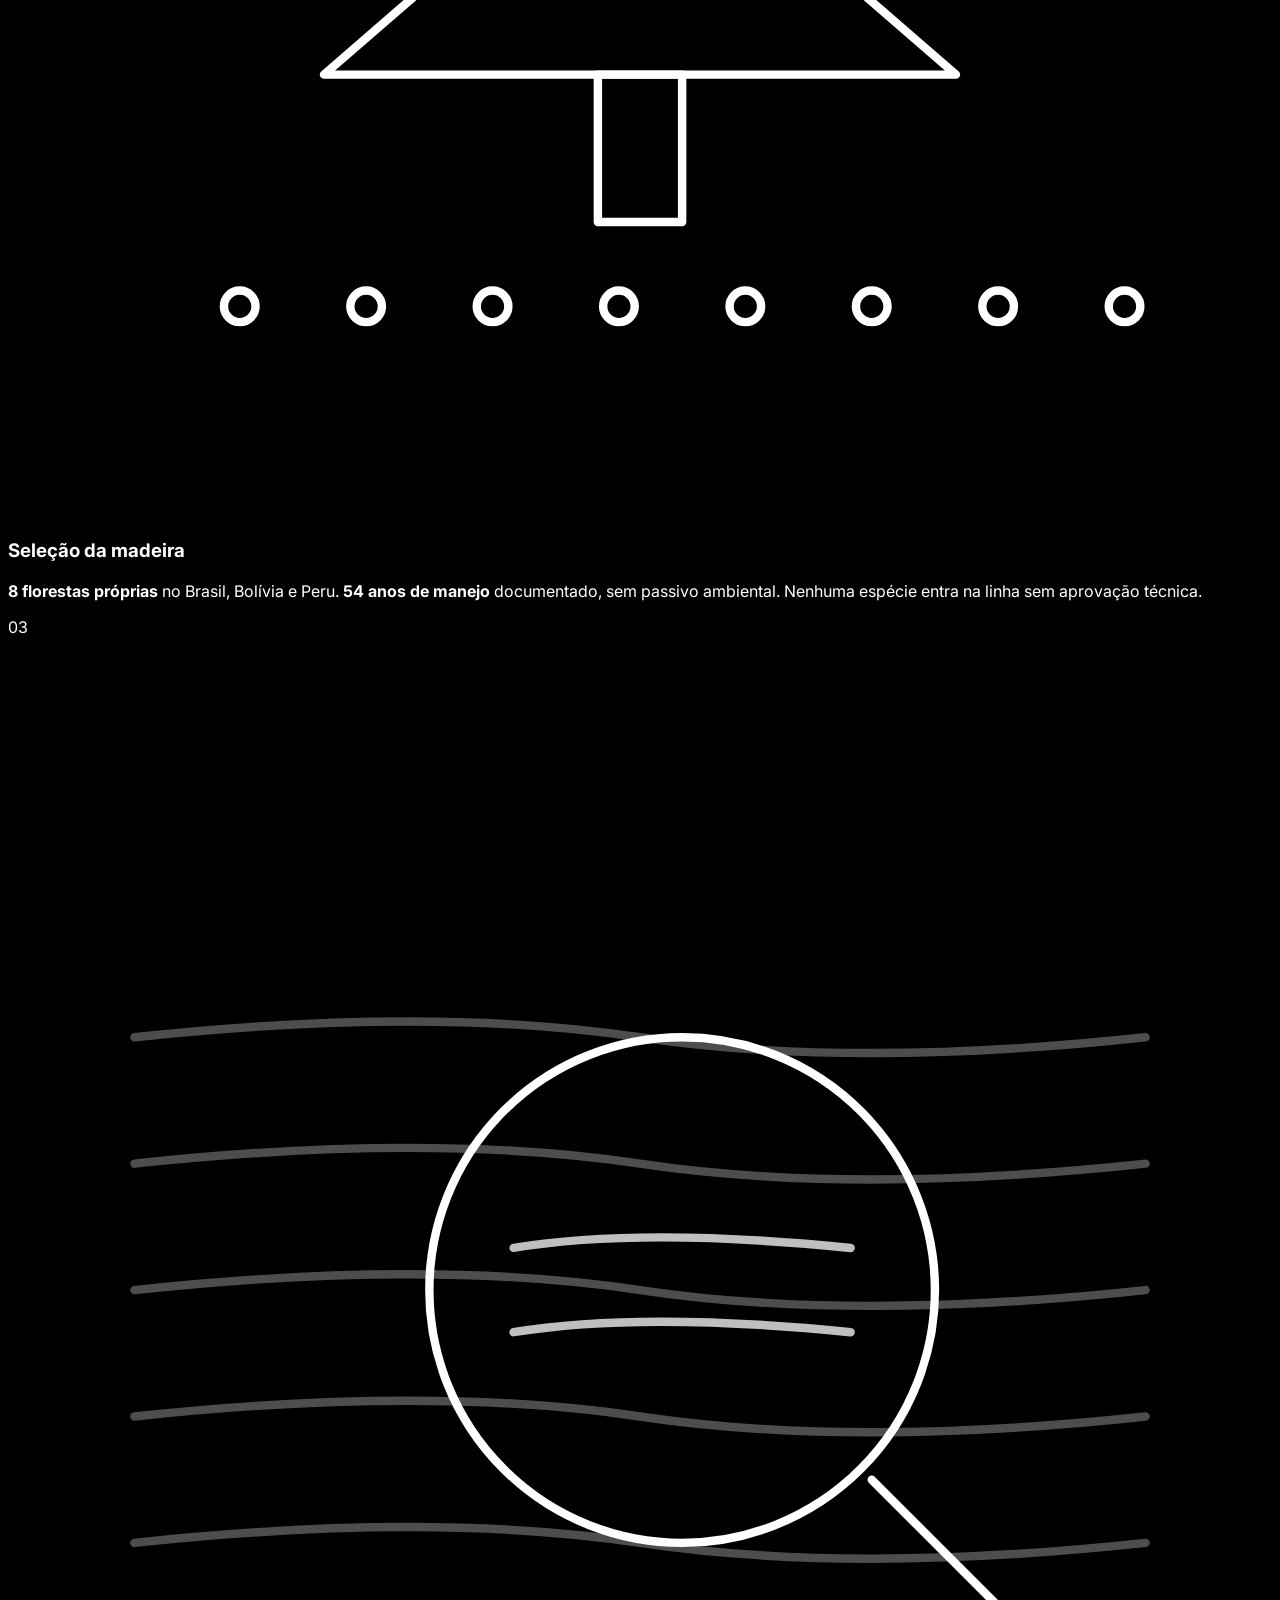
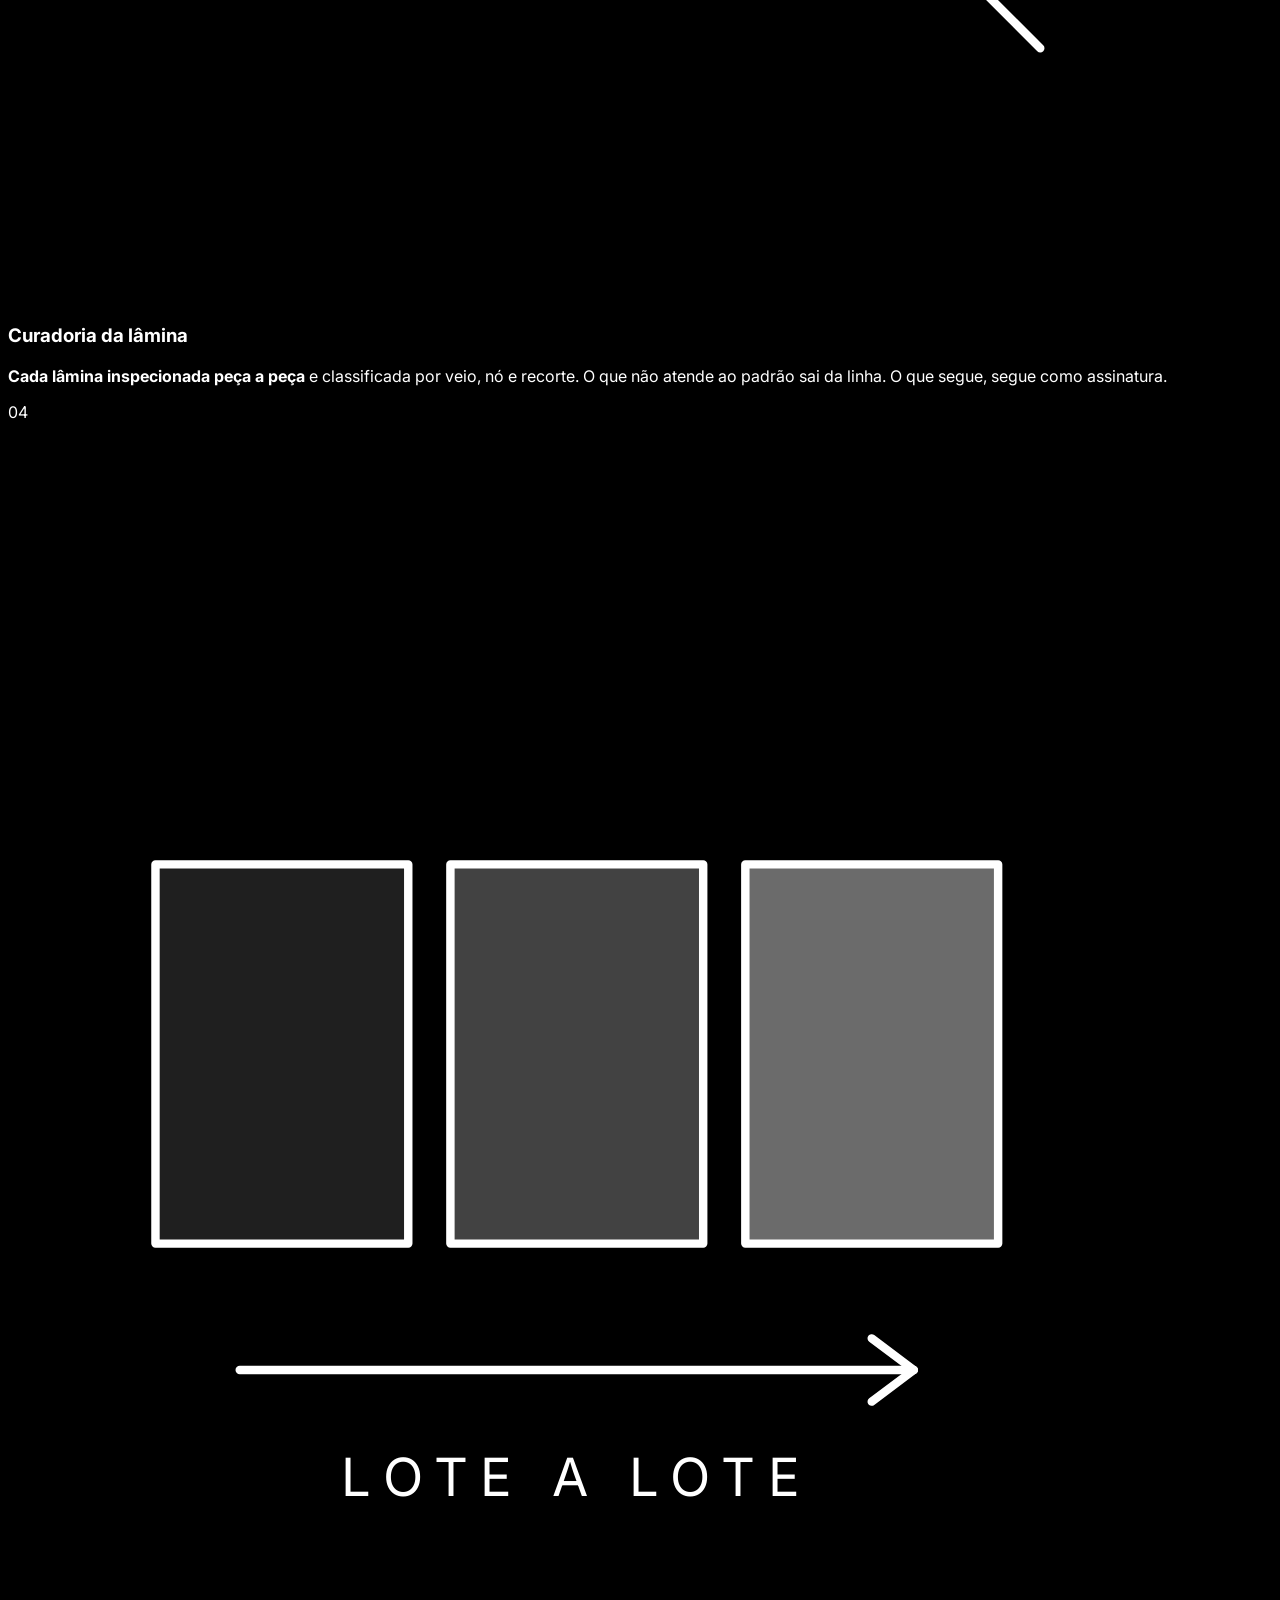
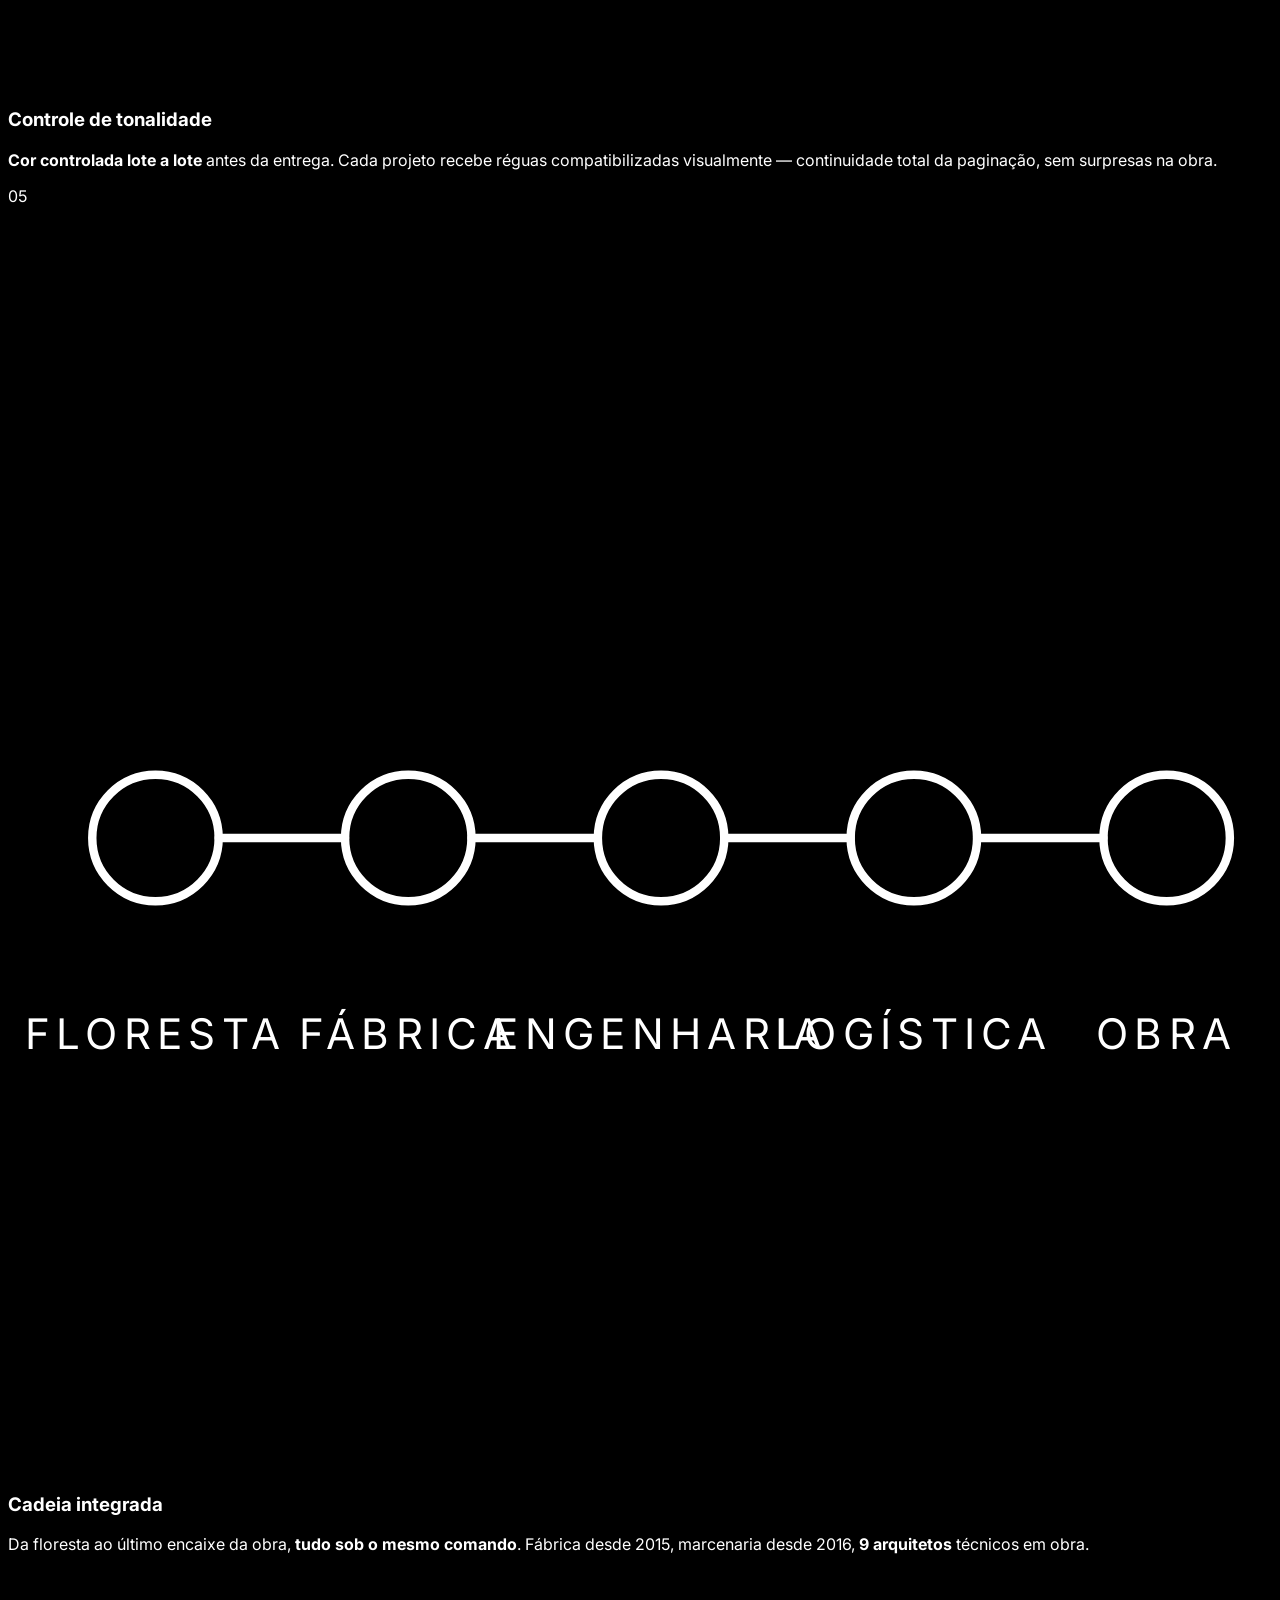
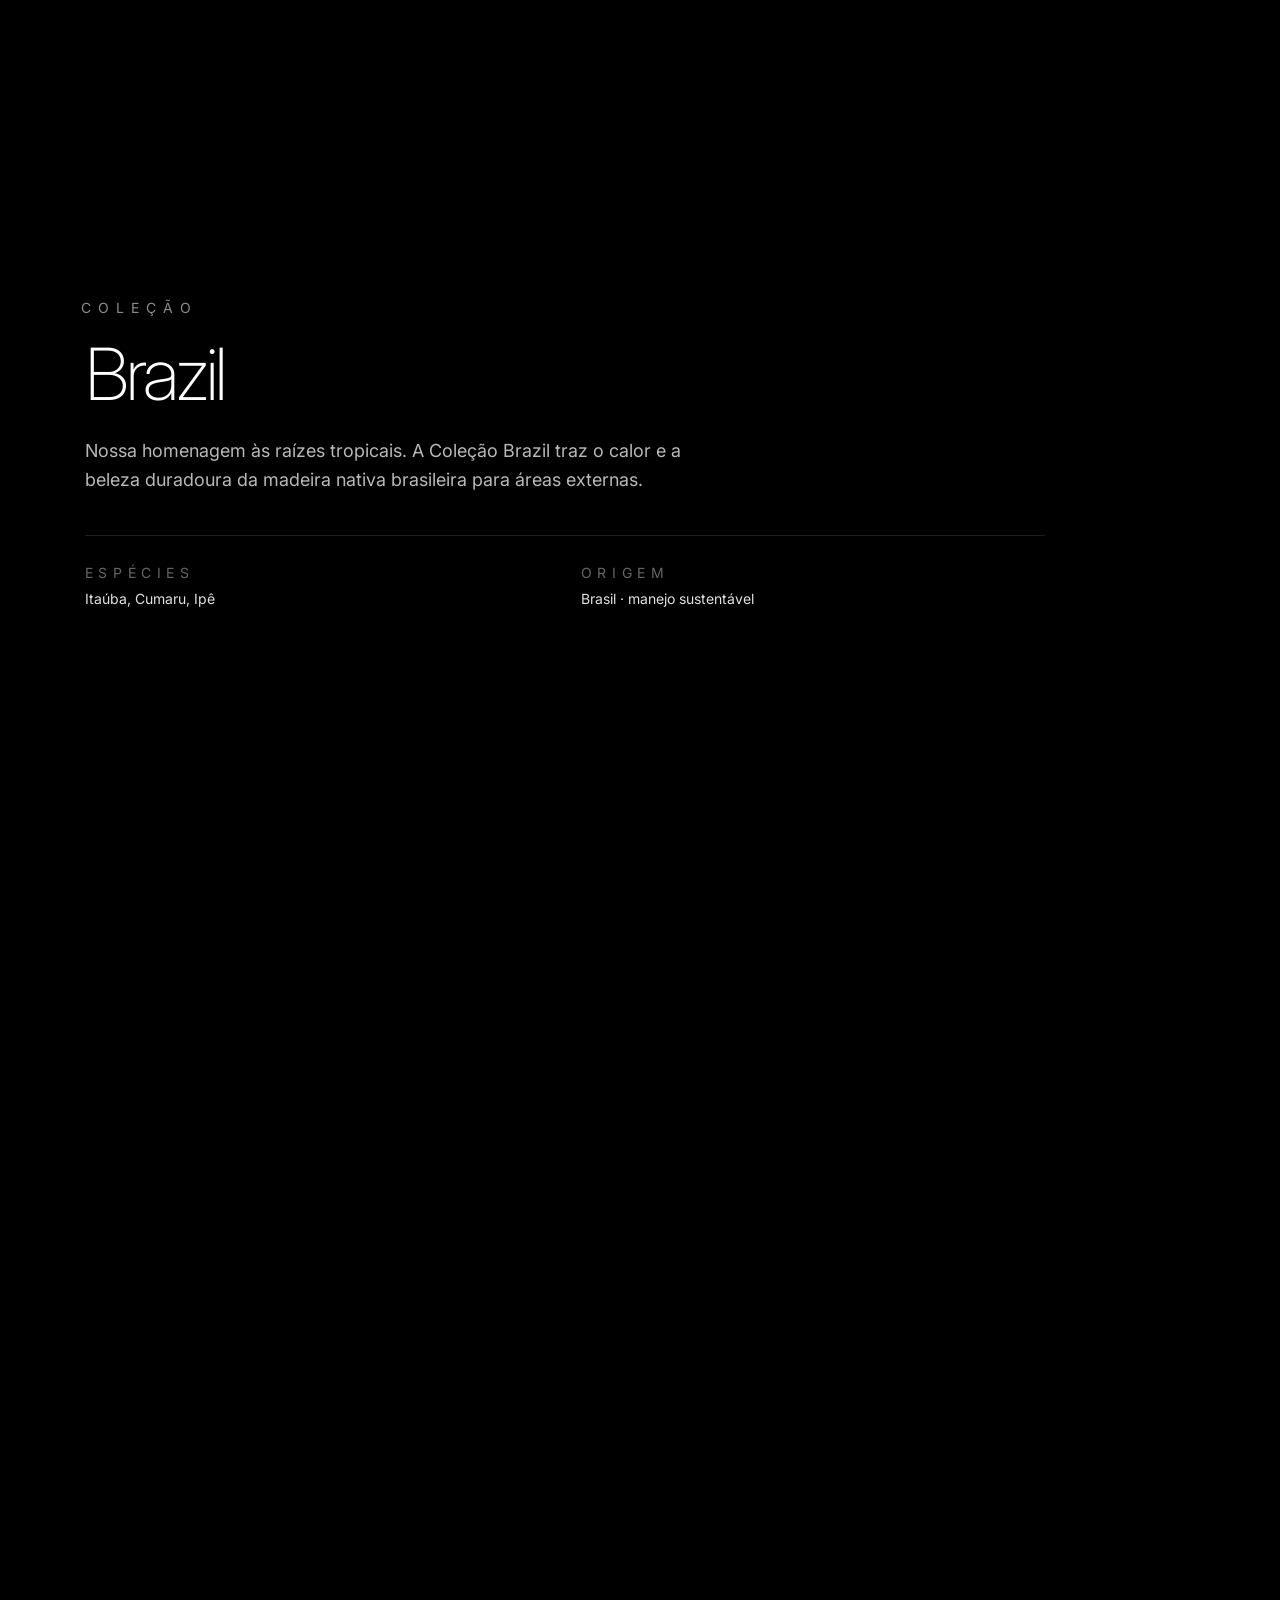
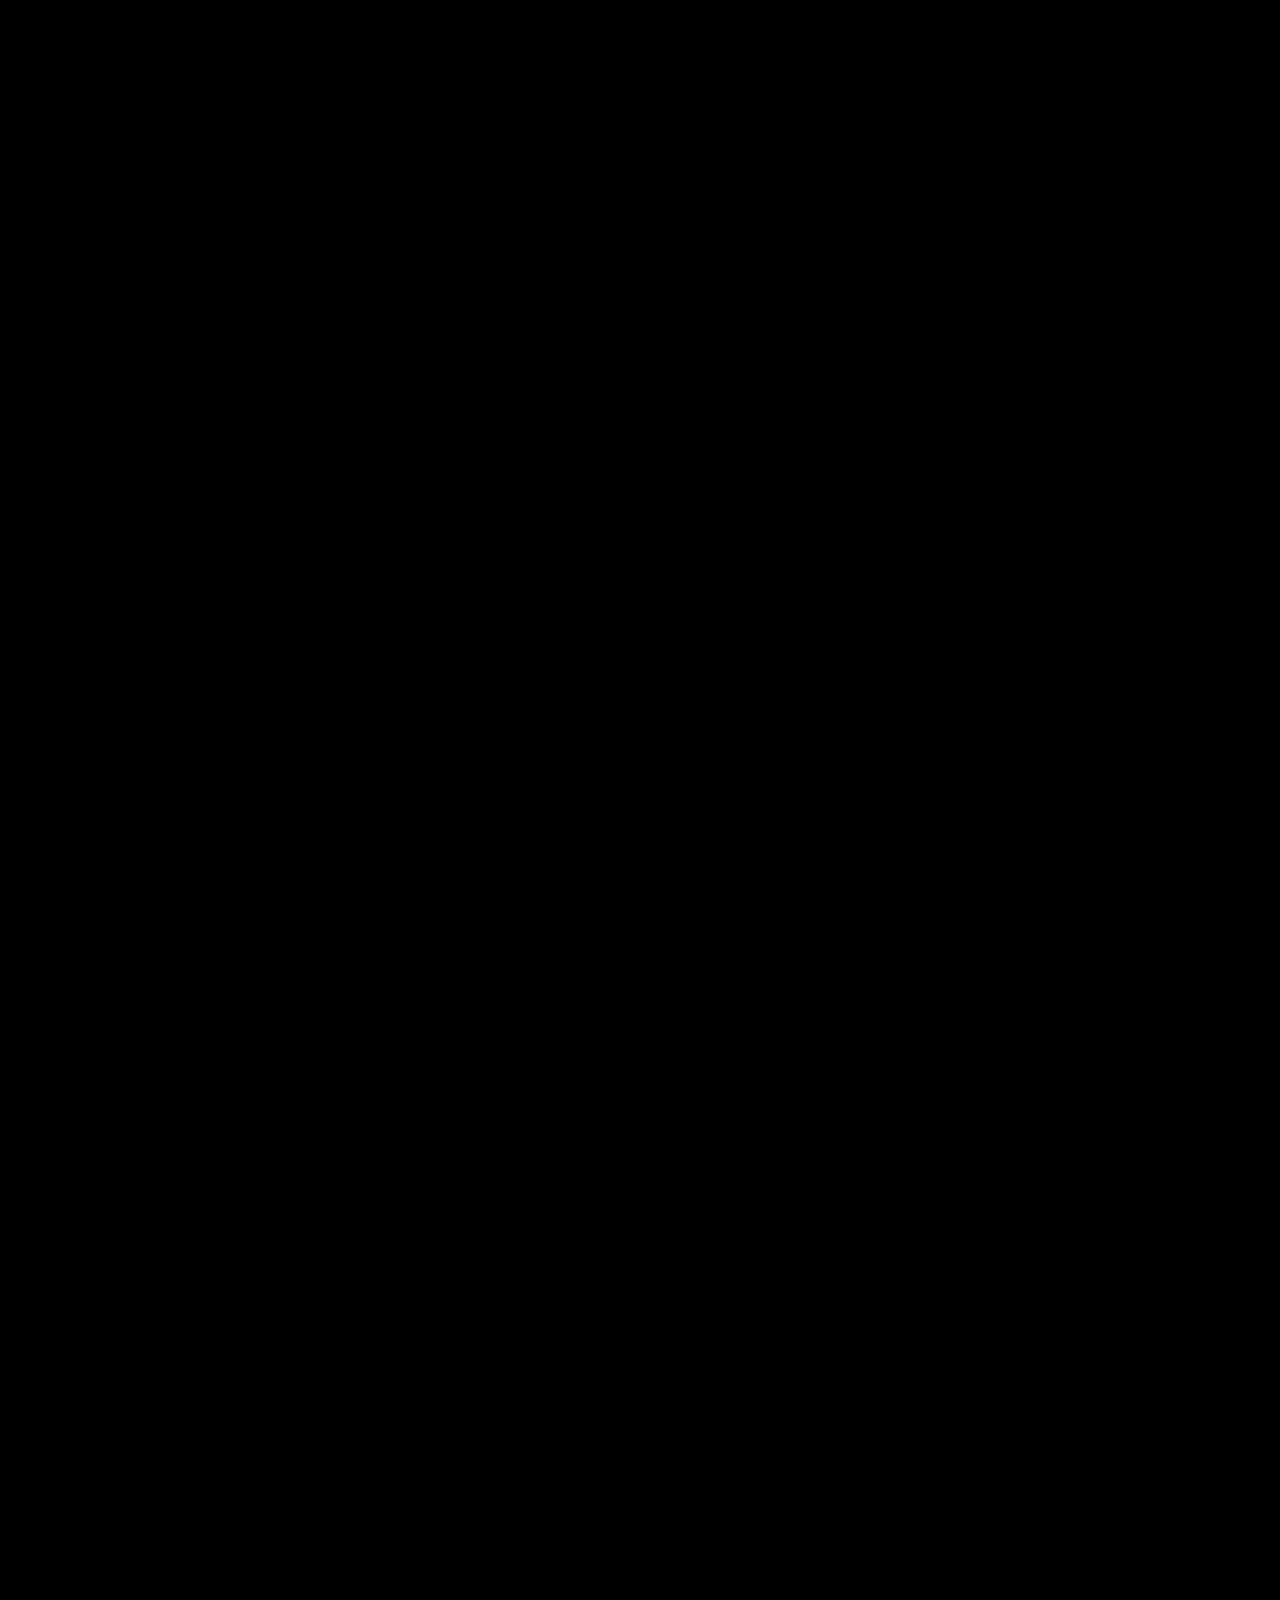
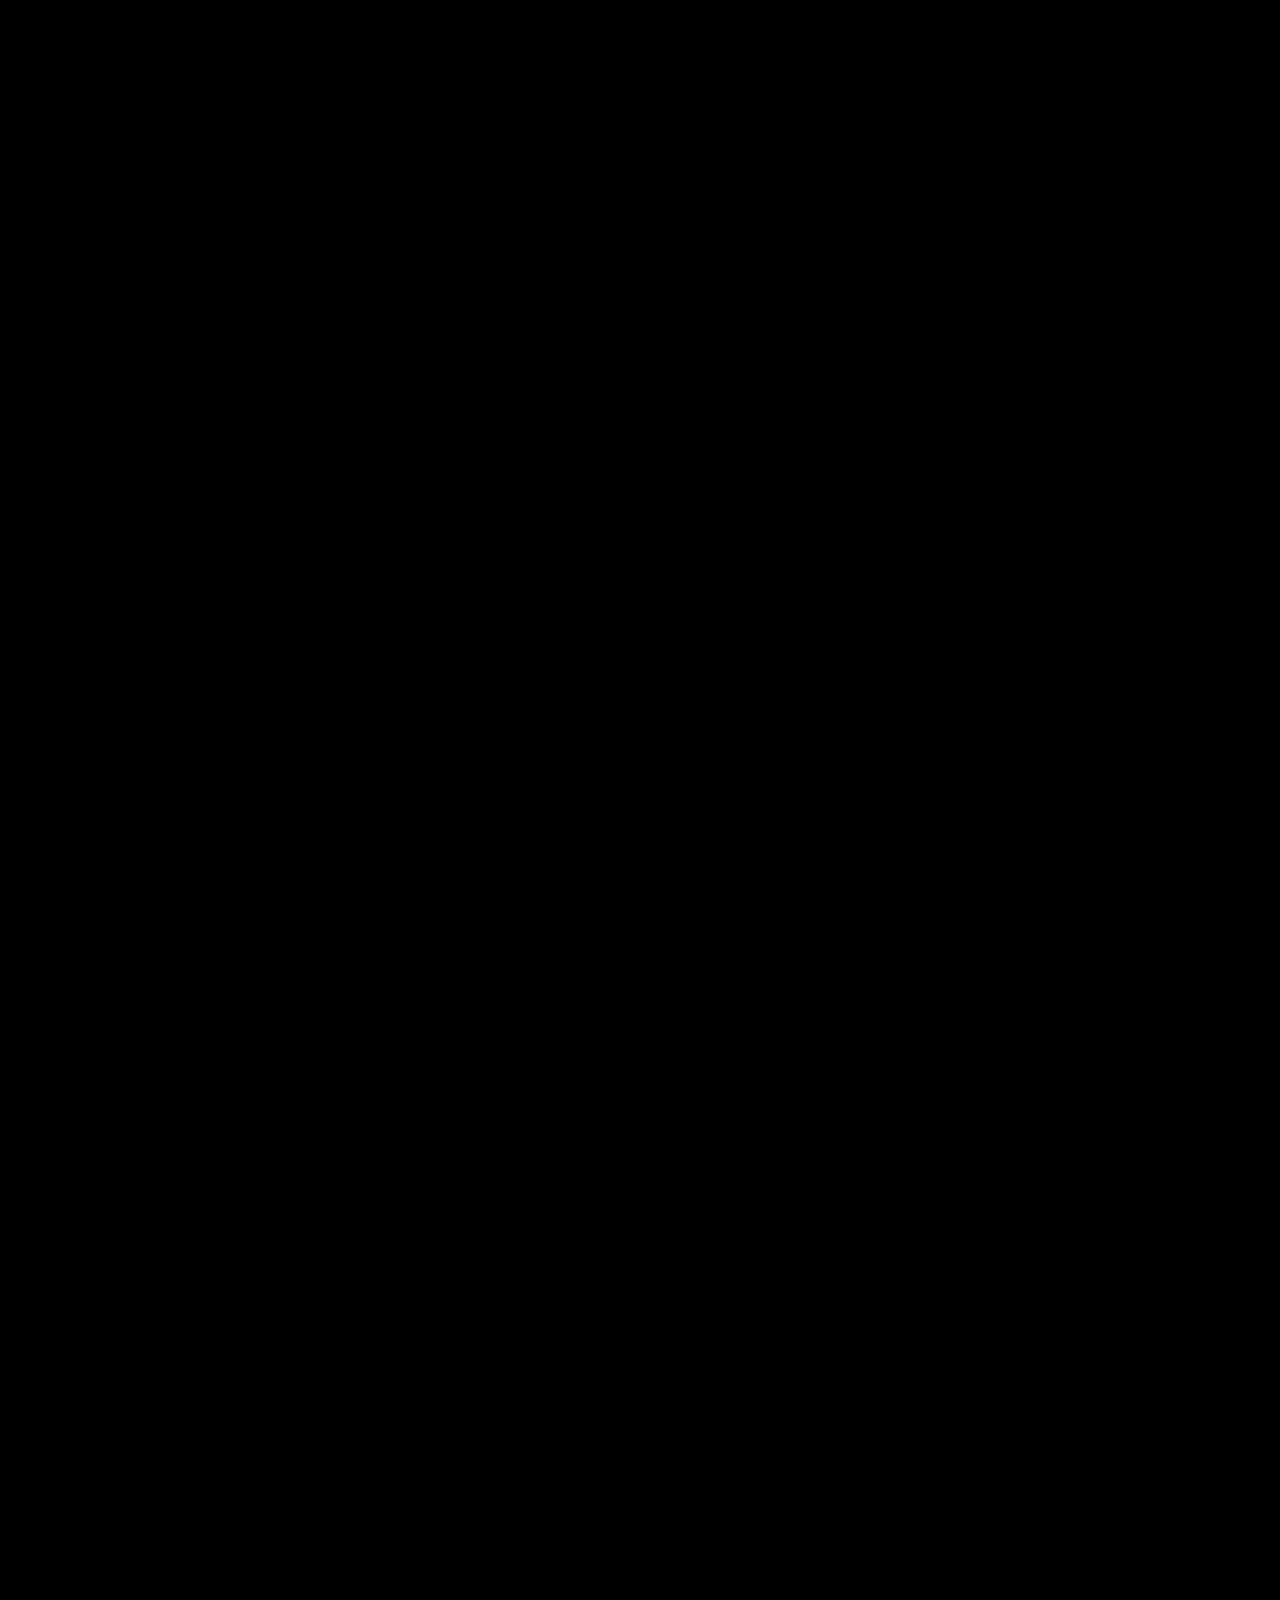
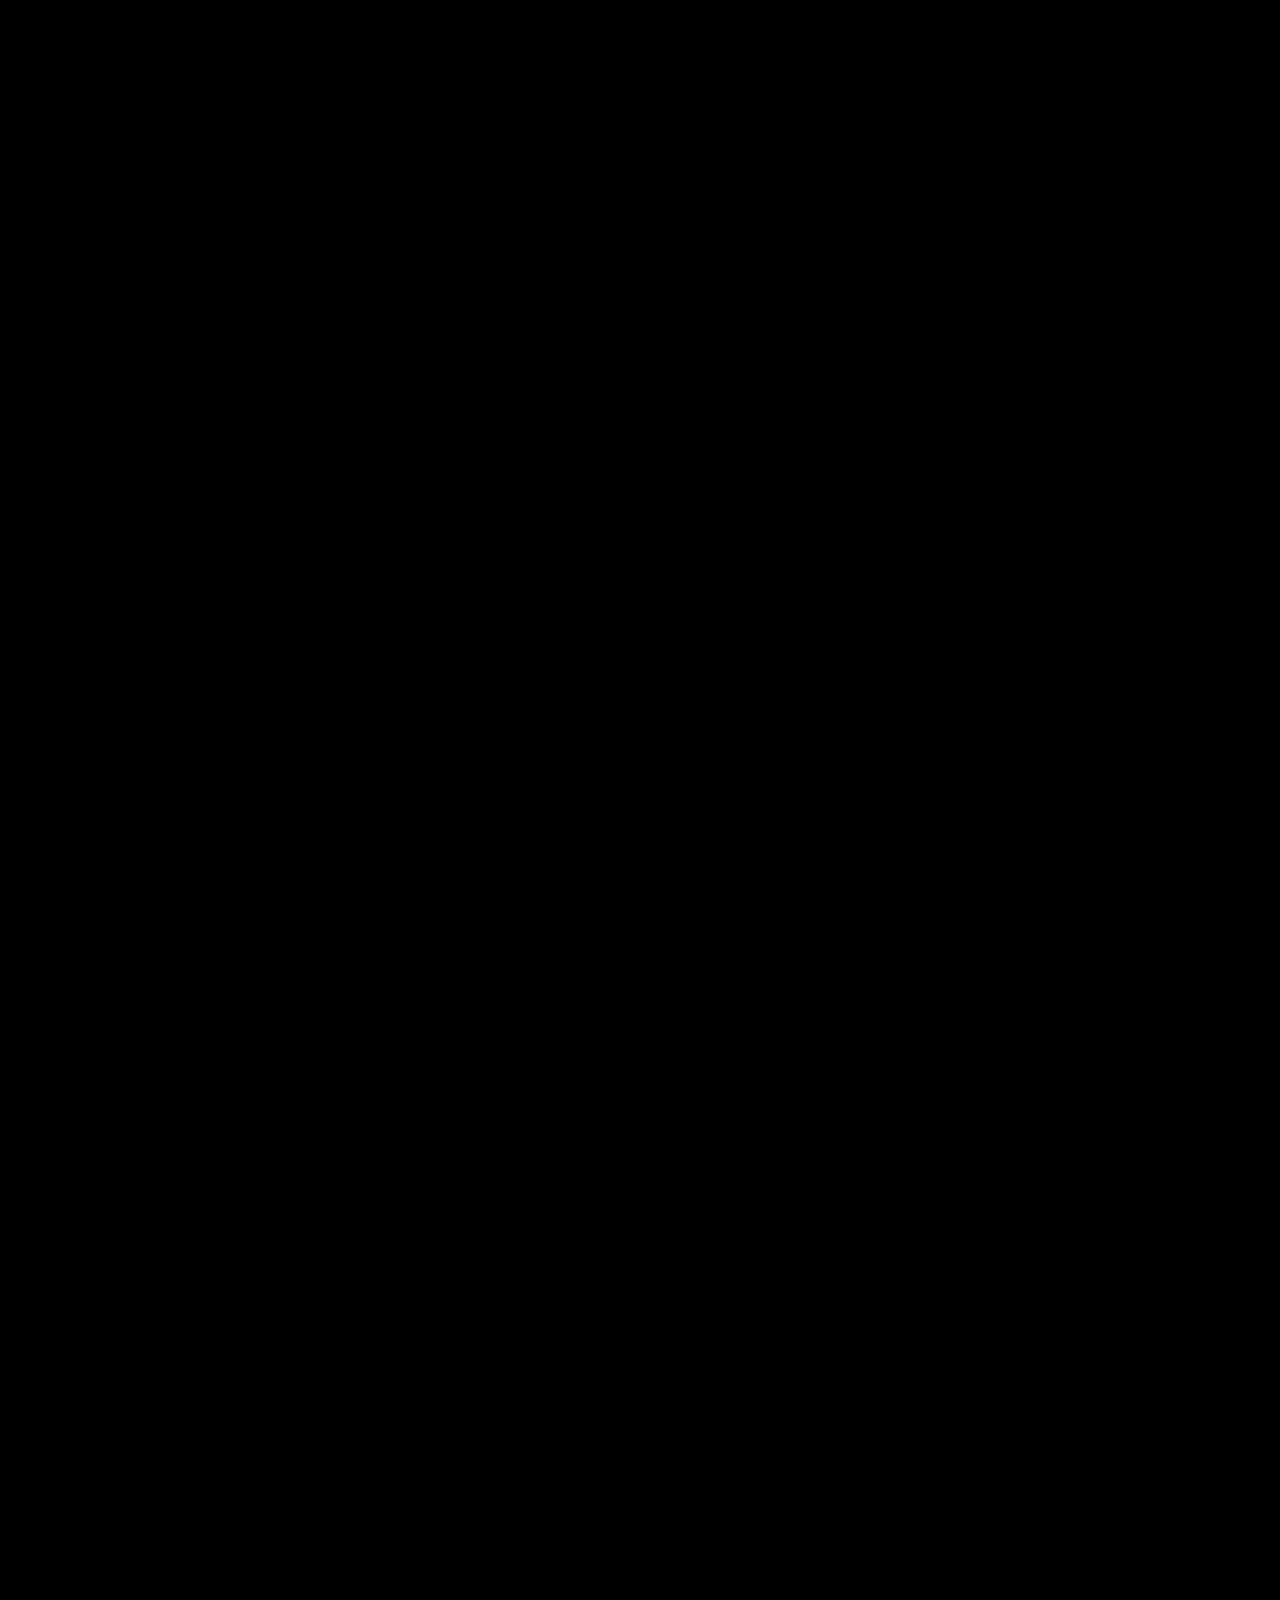
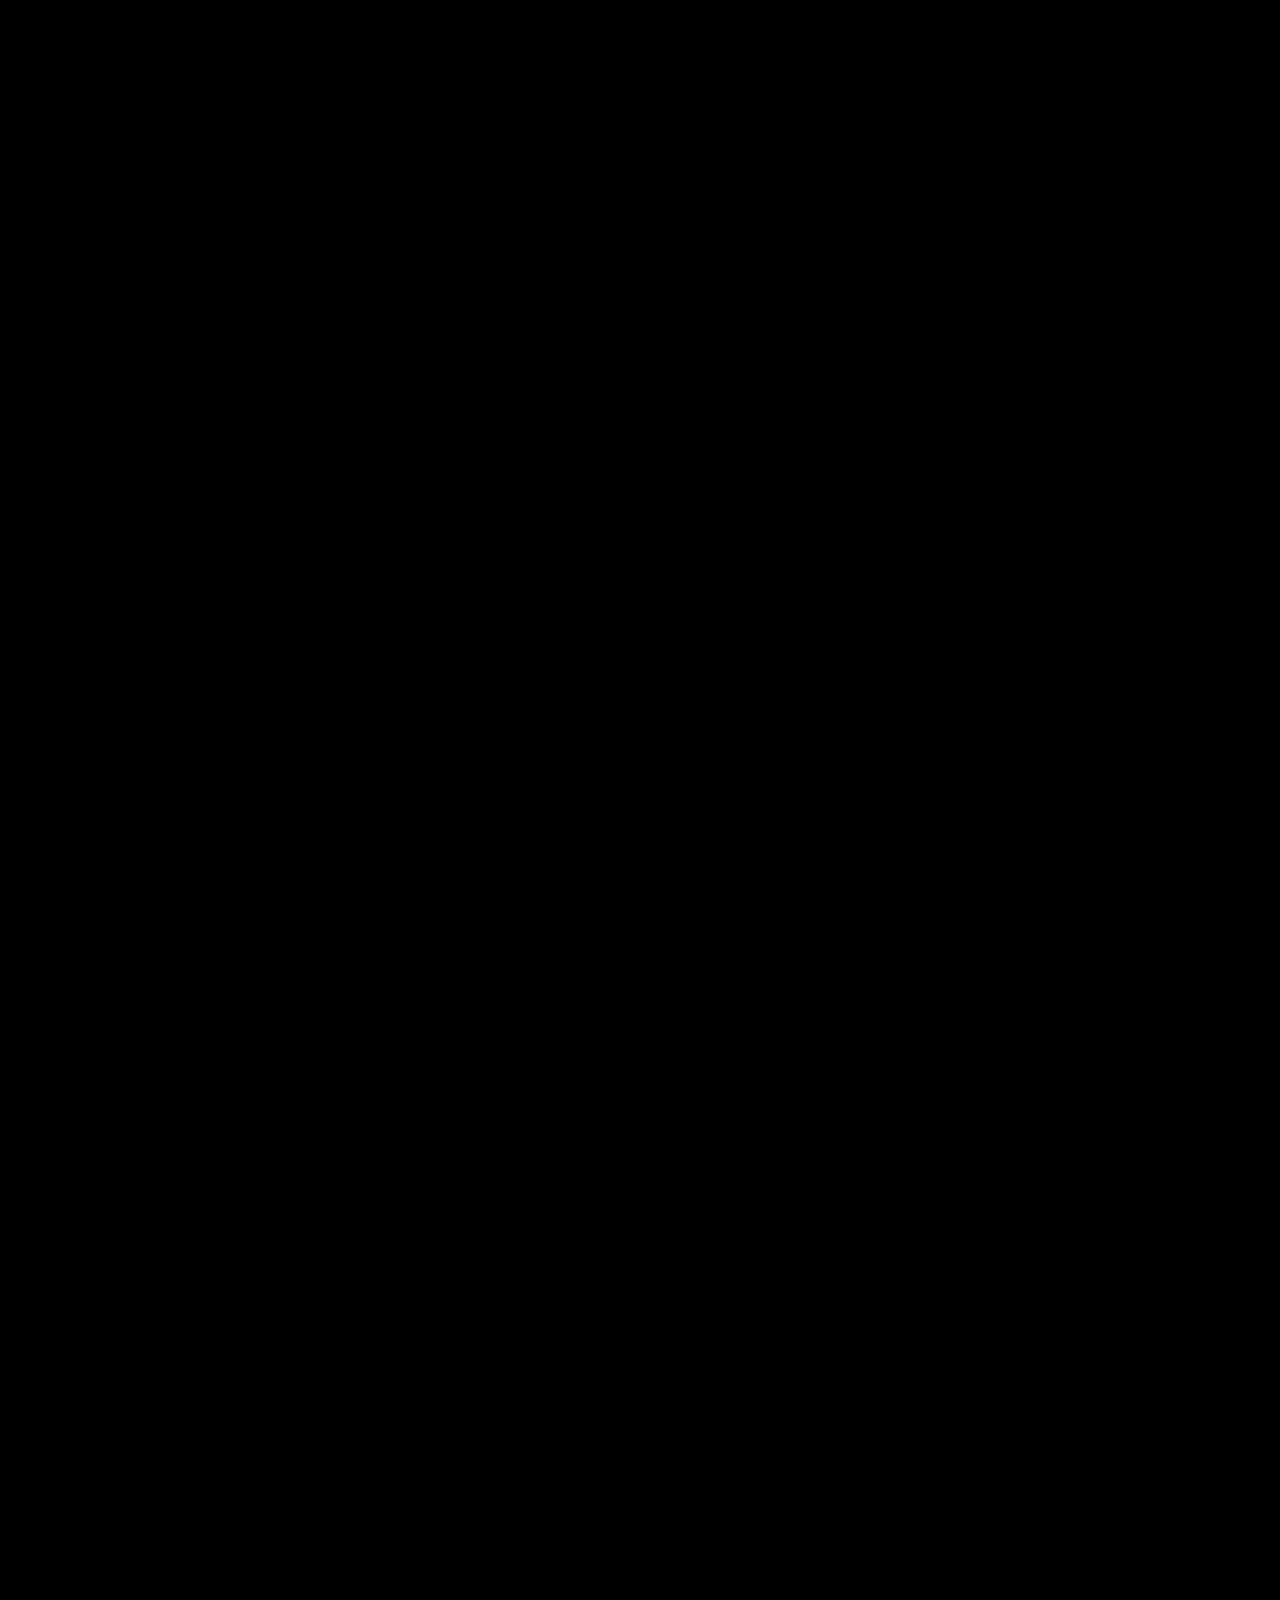
==== commit 6c9932de: "Primeiro commit" ====
--- a/decks/index.html
+++ b/decks/index.html
@@ -1,311 +1,312 @@
-<!DOCTYPE html>
-<html class="dark" lang="pt-BR">
-
-<head>
-  <meta charset="utf-8">
-  <meta content="width=device-width, initial-scale=1.0" name="viewport">
-  <base href="../">
-  <title>Parket — Decks</title>
-  <link rel="preconnect" href="https://fonts.googleapis.com">
-  <link rel="preconnect" href="https://fonts.gstatic.com" crossorigin>
-  <link rel="preconnect" href="https://parket.com.br">
-  <link rel="preconnect" href="https://cdn.tailwindcss.com">
-  <link rel="preload" as="image" href="decks/autoload/Hero.webp">
-  <script src="https://cdn.tailwindcss.com?plugins=forms,container-queries"></script>
-  <link href="https://fonts.googleapis.com/css2?family=Inter:wght@100;200;300;400;500;600;700;800;900&display=swap" rel="stylesheet">
-  <link href="https://fonts.googleapis.com/css2?family=Material+Symbols+Outlined:wght,FILL@100..700,0..1&display=swap" rel="stylesheet">
-  <script src="assets/js/components.js"></script>
-  <parket-seo is-main></parket-seo>
-  <script>
-    tailwind.config = {
-      darkMode: "class",
-      theme: {
-        extend: {
-          borderRadius: { "DEFAULT": "0", "lg": "0", "xl": "0", "full": "9999px" },
-          colors: { "surface": "#131313", "background": "#000000", "primary": "#ffffff" },
-          fontFamily: { "headline": ["Inter"], "body": ["Inter"], "label": ["Inter"] }
-        }
-      }
-    }
-  </script>
-  <link rel="stylesheet" href="catalogo.css">
-</head>
-
-<body class="antialiased selection:bg-white selection:text-black">
-
-  <parket-nav return-url="index.html" return-text=""></parket-nav>
-
-  <!-- Side index (right) -->
-  <nav id="side-index" class="side-index" aria-label="Índice"></nav>
-
-  <!-- Floating actions -->
-  <button id="floating-search" class="floating-action" type="button" aria-label="Buscar">
-    <span class="material-symbols-outlined">search</span>
-  </button>
-  <button id="back-to-top" class="floating-action" type="button" aria-label="Voltar ao topo">
-    <span class="material-symbols-outlined">arrow_upward</span>
-  </button>
-
-  <!-- ─── HERO ─── -->
-  <section id="hero-viewport">
-    <div id="hero-sticky">
-      <div id="hero-bg" style="background-image: url('autoload/Hero.webp');"></div>
-      <div id="hero-content" class="text-center">
-        <span class="font-label uppercase tracking-[0.6em] text-[15px] text-white/50">Coleção 2026</span>
-      </div>
-      <img decoding="async" src="logo-parket.webp" alt="Parket" class="absolute top-6 left-1/2 -translate-x-1/2 h-4 md:h-5 w-auto opacity-80 z-10">
-      <div class="absolute bottom-12 left-1/2 -translate-x-1/2 flex flex-col items-center gap-4 opacity-50">
-        <span class="font-label text-[11px] uppercase tracking-[0.4em]">Scroll</span>
-        <div class="w-[1px] h-12 bg-gradient-to-b from-white to-transparent"></div>
-      </div>
-    </div>
-  </section>
-
-  <!-- ─── PROCESSO PARKET (5 pilares) ─── -->
-  <section id="processo" class="processo-section">
-    <div class="processo-wrap">
-      <header class="processo-header fade-up">
-        <span class="eyebrow">Processo</span>
-        <h2 class="display-title text-[clamp(2rem,4.5vw,3.5rem)] mt-4 mb-2 text-white/85">O método Parket</h2>
-        <p class="text-white/55 font-light max-w-xl mt-4 text-base md:text-lg leading-relaxed">
-          Cinco decisões que separam um piso de madeira de um piso Parket.
-        </p>
-      </header>
-
-      <article class="processo-pillar fade-up">
-        <span class="processo-num">01</span>
-        <div class="processo-illustration" aria-hidden="true">
-          <svg viewBox="0 0 120 120" fill="none" stroke="currentColor" stroke-width="0.8" stroke-linecap="round" stroke-linejoin="round">
-            <rect x="12" y="56" width="96" height="14" pathLength="1" data-anim/>
-            <path d="M16 60 L104 60" stroke-opacity="0.4" pathLength="1" data-anim data-delay="2"/>
-            <path d="M16 64 L104 64" stroke-opacity="0.3" pathLength="1" data-anim data-delay="3"/>
-            <path d="M16 68 L104 68" stroke-opacity="0.4" pathLength="1" data-anim data-delay="4"/>
-            <path d="M12 44 L108 44" pathLength="1" data-anim data-delay="5"/>
-            <path d="M12 41 L12 47" pathLength="1" data-anim data-delay="5"/>
-            <path d="M108 41 L108 47" pathLength="1" data-anim data-delay="5"/>
-            <text x="60" y="40" text-anchor="middle" fill="currentColor" stroke="none" font-size="6" letter-spacing="1.5">4 — 8 M</text>
-            <path d="M114 56 L114 70" pathLength="1" data-anim data-delay="6"/>
-            <path d="M111 56 L117 56" pathLength="1" data-anim data-delay="6"/>
-            <path d="M111 70 L117 70" pathLength="1" data-anim data-delay="6"/>
-          </svg>
-        </div>
-        <div class="processo-content">
-          <h3 class="processo-title">Dimensão</h3>
-          <p class="processo-text">Réguas de <strong>30 a 40 cm de largura</strong> e <strong>4 a 8 metros de comprimento</strong>. Tábua larga: menos emendas, paginação valorizada, proporção mantida em projetos de grande porte.</p>
-        </div>
-      </article>
-
-      <article class="processo-pillar fade-up">
-        <span class="processo-num">02</span>
-        <div class="processo-illustration" aria-hidden="true">
-          <svg viewBox="0 0 120 120" fill="none" stroke="currentColor" stroke-width="0.8" stroke-linecap="round" stroke-linejoin="round">
-            <path d="M60 20 L42 44 L78 44 Z" pathLength="1" data-anim/>
-            <path d="M60 36 L36 60 L84 60 Z" pathLength="1" data-anim data-delay="1"/>
-            <path d="M60 52 L30 78 L90 78 Z" pathLength="1" data-anim data-delay="2"/>
-            <rect x="56" y="78" width="8" height="14" pathLength="1" data-anim data-delay="3"/>
-            <circle cx="22" cy="100" r="1.5" pathLength="1" data-anim data-delay="4"/>
-            <circle cx="34" cy="100" r="1.5" pathLength="1" data-anim data-delay="4"/>
-            <circle cx="46" cy="100" r="1.5" pathLength="1" data-anim data-delay="5"/>
-            <circle cx="58" cy="100" r="1.5" pathLength="1" data-anim data-delay="5"/>
-            <circle cx="70" cy="100" r="1.5" pathLength="1" data-anim data-delay="6"/>
-            <circle cx="82" cy="100" r="1.5" pathLength="1" data-anim data-delay="6"/>
-            <circle cx="94" cy="100" r="1.5" pathLength="1" data-anim data-delay="7"/>
-            <circle cx="106" cy="100" r="1.5" pathLength="1" data-anim data-delay="7"/>
-          </svg>
-        </div>
-        <div class="processo-content">
-          <h3 class="processo-title">Seleção da madeira</h3>
-          <p class="processo-text"><strong>8 florestas próprias</strong> no Brasil, Bolívia e Peru. <strong>54 anos de manejo</strong> documentado, sem passivo ambiental. Nenhuma espécie entra na linha sem aprovação técnica.</p>
-        </div>
-      </article>
-
-      <article class="processo-pillar fade-up">
-        <span class="processo-num">03</span>
-        <div class="processo-illustration" aria-hidden="true">
-          <svg viewBox="0 0 120 120" fill="none" stroke="currentColor" stroke-width="0.8" stroke-linecap="round" stroke-linejoin="round">
-            <path d="M12 38 Q40 35 60 38 T108 38" stroke-opacity="0.3" pathLength="1" data-anim/>
-            <path d="M12 50 Q40 47 60 50 T108 50" stroke-opacity="0.3" pathLength="1" data-anim data-delay="1"/>
-            <path d="M12 62 Q40 59 60 62 T108 62" stroke-opacity="0.3" pathLength="1" data-anim data-delay="2"/>
-            <path d="M12 74 Q40 71 60 74 T108 74" stroke-opacity="0.3" pathLength="1" data-anim data-delay="3"/>
-            <path d="M12 86 Q40 83 60 86 T108 86" stroke-opacity="0.3" pathLength="1" data-anim data-delay="4"/>
-            <g class="lupa-glass" style="transform-box: fill-box; transform-origin: center;">
-              <circle cx="64" cy="62" r="24" pathLength="1" data-anim data-delay="5"/>
-              <line x1="82" y1="80" x2="98" y2="96" pathLength="1" data-anim data-delay="6"/>
-              <path d="M48 58 Q60 56 80 58" stroke-opacity="0.75" pathLength="1" data-anim data-delay="7"/>
-              <path d="M48 66 Q60 64 80 66" stroke-opacity="0.75" pathLength="1" data-anim data-delay="7"/>
-            </g>
-          </svg>
-        </div>
-        <div class="processo-content">
-          <h3 class="processo-title">Curadoria da lâmina</h3>
-          <p class="processo-text"><strong>Cada lâmina inspecionada peça a peça</strong> e classificada por veio, nó e recorte. O que não atende ao padrão sai da linha. O que segue, segue como assinatura.</p>
-        </div>
-      </article>
-
-      <article class="processo-pillar fade-up">
-        <span class="processo-num">04</span>
-        <div class="processo-illustration" aria-hidden="true">
-          <svg viewBox="0 0 120 120" fill="none" stroke="currentColor" stroke-width="0.8" stroke-linecap="round" stroke-linejoin="round">
-            <rect x="14" y="42" width="24" height="36" fill="currentColor" fill-opacity="0.12" stroke="none" data-fade/>
-            <rect x="42" y="42" width="24" height="36" fill="currentColor" fill-opacity="0.26" stroke="none" data-fade style="transition-delay: 0.3s"/>
-            <rect x="70" y="42" width="24" height="36" fill="currentColor" fill-opacity="0.42" stroke="none" data-fade style="transition-delay: 0.6s"/>
-            <rect x="14" y="42" width="24" height="36" pathLength="1" data-anim/>
-            <rect x="42" y="42" width="24" height="36" pathLength="1" data-anim data-delay="1"/>
-            <rect x="70" y="42" width="24" height="36" pathLength="1" data-anim data-delay="2"/>
-            <path d="M22 90 L86 90" pathLength="1" data-anim data-delay="3"/>
-            <path d="M82 87 L86 90 L82 93" pathLength="1" data-anim data-delay="4"/>
-            <text x="54" y="102" text-anchor="middle" fill="currentColor" stroke="none" font-size="5" letter-spacing="1.2">LOTE A LOTE</text>
-          </svg>
-        </div>
-        <div class="processo-content">
-          <h3 class="processo-title">Controle de tonalidade</h3>
-          <p class="processo-text"><strong>Cor controlada lote a lote</strong> antes da entrega. Cada projeto recebe réguas compatibilizadas visualmente — continuidade total da paginação, sem surpresas na obra.</p>
-        </div>
-      </article>
-
-      <article class="processo-pillar fade-up">
-        <span class="processo-num">05</span>
-        <div class="processo-illustration" aria-hidden="true">
-          <svg viewBox="0 0 120 120" fill="none" stroke="currentColor" stroke-width="0.8" stroke-linecap="round" stroke-linejoin="round">
-            <circle cx="14" cy="60" r="6" pathLength="1" data-anim/>
-            <line x1="20" y1="60" x2="32" y2="60" pathLength="1" data-anim data-delay="1"/>
-            <circle cx="38" cy="60" r="6" pathLength="1" data-anim data-delay="2"/>
-            <line x1="44" y1="60" x2="56" y2="60" pathLength="1" data-anim data-delay="3"/>
-            <circle cx="62" cy="60" r="6" pathLength="1" data-anim data-delay="4"/>
-            <line x1="68" y1="60" x2="80" y2="60" pathLength="1" data-anim data-delay="5"/>
-            <circle cx="86" cy="60" r="6" pathLength="1" data-anim data-delay="6"/>
-            <line x1="92" y1="60" x2="104" y2="60" pathLength="1" data-anim data-delay="7"/>
-            <circle cx="110" cy="60" r="6" pathLength="1" data-anim data-delay="8"/>
-            <text x="14" y="80" text-anchor="middle" fill="currentColor" stroke="none" font-size="4" letter-spacing="0.6">FLORESTA</text>
-            <text x="38" y="80" text-anchor="middle" fill="currentColor" stroke="none" font-size="4" letter-spacing="0.6">FÁBRICA</text>
-            <text x="62" y="80" text-anchor="middle" fill="currentColor" stroke="none" font-size="4" letter-spacing="0.6">ENGENHARIA</text>
-            <text x="86" y="80" text-anchor="middle" fill="currentColor" stroke="none" font-size="4" letter-spacing="0.6">LOGÍSTICA</text>
-            <text x="110" y="80" text-anchor="middle" fill="currentColor" stroke="none" font-size="4" letter-spacing="0.6">OBRA</text>
-          </svg>
-        </div>
-        <div class="processo-content">
-          <h3 class="processo-title">Cadeia integrada</h3>
-          <p class="processo-text">Da floresta ao último encaixe da obra, <strong>tudo sob o mesmo comando</strong>. Fábrica desde 2015, marcenaria desde 2016, <strong>9 arquitetos</strong> técnicos em obra.</p>
-        </div>
-      </article>
-    </div>
-  </section>
-
-  <!-- ─── ESCOLHA UM PRODUTO ─── -->
-  <section id="products-index" class="index-block">
-    <div class="w-full max-w-screen-xl mx-auto">
-      <span class="eyebrow block mb-10 fade-up">Índice</span>
-      <h2 class="display-title text-[clamp(1.5rem,3vw,2.4rem)] mb-14 text-white/70 fade-up" style="transition-delay: 0.05s">
-        Escolha um produto:
-      </h2>
-      <nav id="products-nav" class="index-list fade-up" style="transition-delay: 0.12s"></nav>
-    </div>
-  </section>
-
-  <!-- ─── PRODUCT SECTIONS (injected) ─── -->
-  <main id="products" class="relative z-10 bg-black"></main>
-
-  <!-- ─── GUIA TÉCNICO ─── -->
-  <section class="relative z-20 bg-black text-white">
-    <div class="px-12 max-w-screen-2xl mx-auto pt-32 pb-32">
-      <div class="border-t border-white/10 pt-16">
-        <span class="eyebrow block mb-6">Guia Técnico</span>
-        <h2 class="display-title text-[clamp(2.5rem,4vw,5rem)] mb-20 max-w-3xl">Madeira, um material vivo</h2>
-
-        <div class="grid grid-cols-1 md:grid-cols-2 gap-x-20 gap-y-20">
-          <div class="flex flex-col gap-20">
-            <div class="fade-up">
-              <div class="w-fit">
-                <div class="flex items-center gap-2 mb-6">
-                  <div class="w-[40.8px] h-[40.8px] md:w-12 md:h-12 rounded-full border border-white/10" style="background:#3a2414;"></div>
-                  <div class="w-[40.8px] h-[40.8px] md:w-12 md:h-12 rounded-full border border-white/10" style="background:#5c3a22;"></div>
-                  <div class="w-[40.8px] h-[40.8px] md:w-12 md:h-12 rounded-full border border-white/10" style="background:#7d5536;"></div>
-                  <div class="w-[40.8px] h-[40.8px] md:w-12 md:h-12 rounded-full border border-white/10" style="background:#9a7758;"></div>
-                  <div class="w-[40.8px] h-[40.8px] md:w-12 md:h-12 rounded-full border border-white/10" style="background:#b69c82;"></div>
-                  <div class="w-[40.8px] h-[40.8px] md:w-12 md:h-12 rounded-full border border-white/10" style="background:#d0bba5;"></div>
-                  <div class="w-[40.8px] h-[40.8px] md:w-12 md:h-12 rounded-full border border-white/10" style="background:#ead8c3;"></div>
-                </div>
-                <div class="flex items-center justify-between text-[8.5px] md:text-[10px] uppercase tracking-[0.3em] text-white/40">
-                  <span>Escuro</span><span>Claro</span>
-                </div>
-              </div>
-            </div>
-
-            <div class="fade-up">
-              <h3 class="font-label uppercase tracking-[0.3em] text-[10px] text-white/50 mb-6 flex items-center gap-2">
-                <span class="w-1 h-1 bg-white/50 rounded-full"></span> Cor
-              </h3>
-              <div class="text-white/50 text-sm font-light leading-relaxed space-y-4 max-w-xl">
-                <p>A cor da madeira vem dos extrativos que ela contém. A exposição ao ar e à luz modifica esses extrativos, transformando a cor original do parquete ao longo do tempo. Espécies tropicais, por conterem mais extrativos, evoluem para marrons mais escuros.</p>
-                <p>Iroko e Parket apresentam as mudanças mais intensas — tábuas originalmente semelhantes podem assumir tonalidades distintas. O Teak varia bastante no início mas se uniformiza com o tempo; o Wengé mantém boa estabilidade de cor.</p>
-                <p>Com a luz, a madeira tende ao amarelo, mesmo em acabamentos pigmentados. Exposição solar direta e intensa pode causar descoloração — recomenda-se o uso de cortinas ou filmes UV nos vidros.</p>
-              </div>
-            </div>
-
-            <div class="fade-up">
-              <h3 class="font-label uppercase tracking-[0.3em] text-[10px] text-white/50 mb-6 flex items-center gap-2">
-                <span class="w-1 h-1 bg-white/50 rounded-full"></span> Grão Prateado
-              </h3>
-              <div class="text-white/50 text-sm font-light leading-relaxed space-y-4 max-w-xl">
-                <p>Tábuas cortadas em seção radial do tronco apresentam grão reto e reflexos iridescentes — o chamado grão prateado, historicamente valorizado como indicador de qualidade e prestígio.</p>
-                <p>A madeira é um material vivo, influenciado por luz, temperatura, umidade e uso. Além da estética, o grão prateado indica melhor desempenho técnico: estabilidade dimensional e impermeabilidade.</p>
-              </div>
-            </div>
-          </div>
-
-          <div class="flex flex-col gap-20">
-            <div class="fade-up">
-              <h3 class="font-label uppercase tracking-[0.3em] text-[10px] text-white/50 mb-6 flex items-center gap-2">
-                <span class="w-1 h-1 bg-white/50 rounded-full"></span> Amostras
-              </h3>
-              <div class="text-white/50 text-sm font-light leading-relaxed space-y-4 max-w-xl">
-                <p>A madeira é um material natural e variegado: cada peça é única. Amostras compostas por poucas tábuas fornecem apenas uma ideia geral do parquete, sem representar fielmente todas as nuances e veios.</p>
-                <p>A cor muda com o tempo por exposição à luz e ao ar — um piso recém-instalado pode ter aparência diferente de uma amostra já exposta.</p>
-              </div>
-            </div>
-
-            <div class="fade-up p-10 flex flex-col items-center" style="background: rgba(255,255,255,0.03); border: 1px solid rgba(255,255,255,0.08);">
-              <div class="flex items-center gap-12 mb-4 text-2xl">
-                <span>☀️</span><span>🌧️</span>
-              </div>
-              <div class="flex items-center gap-4 w-full">
-                <span class="text-[10px] uppercase tracking-[0.3em] text-white/50 whitespace-nowrap">Clima<br>Seco</span>
-                <svg class="w-2.5 h-2.5 text-white/40 flex-shrink-0" viewBox="0 0 10 10" fill="currentColor"><polygon points="8,1 8,9 2,5"/></svg>
-                <div class="flex-1 h-12" style="background: linear-gradient(to right, #b98862 0%, #d9ab87 50%, #b98862 100%); clip-path: polygon(0 30%, 100% 10%, 100% 90%, 0 70%);"></div>
-                <svg class="w-2.5 h-2.5 text-white/40 flex-shrink-0" viewBox="0 0 10 10" fill="currentColor"><polygon points="2,1 2,9 8,5"/></svg>
-                <span class="text-[10px] uppercase tracking-[0.3em] text-white/50 whitespace-nowrap">Clima<br>Úmido</span>
-              </div>
-              <div class="mt-4 text-[10px] uppercase tracking-[0.3em] text-white/50 flex items-center gap-2">
-                <svg class="w-2 h-2" viewBox="0 0 10 10" fill="currentColor"><polygon points="1,2 9,2 5,8"/></svg>
-                Retração / Dilatação
-                <svg class="w-2 h-2" viewBox="0 0 10 10" fill="currentColor"><polygon points="5,2 9,8 1,8"/></svg>
-              </div>
-            </div>
-
-            <div class="fade-up">
-              <h3 class="font-label uppercase tracking-[0.3em] text-[10px] text-white/50 mb-6 flex items-center gap-2">
-                <span class="w-1 h-1 bg-white/50 rounded-full"></span> Condições Climáticas
-              </h3>
-              <div class="text-white/50 text-sm font-light leading-relaxed space-y-4 max-w-xl">
-                <p>A madeira dilata e retrai conforme umidade e temperatura. O ideal é manter o ar entre 15°C e 30°C e a umidade relativa entre 45% e 65% — faixa também ideal para as pessoas — durante e após a instalação.</p>
-                <p>No inverno pode ser necessário umidificar o ar. Em pisos com aquecimento, a superfície nunca deve ultrapassar 27°C; evite cobri-la com tapetes grossos que retenham calor.</p>
-                <p>Produtos Parket com suporte de compensado de bétula (ver Especificações Técnicas) toleram condições mais severas — umidade a partir de 30% e superfície até 29°C — mantendo a integridade.</p>
-              </div>
-            </div>
-          </div>
-        </div>
-      </div>
-    </div>
-  </section>
-
-  <!-- ─── Lightbox ─── -->
-  <div id="lightbox">
-    <button class="lb-btn lb-close" onclick="closeLightbox()"><span class="material-symbols-outlined">close</span></button>
-    <button class="lb-btn lb-prev" onclick="lbPrev()"><span class="material-symbols-outlined">chevron_left</span></button>
-    <img decoding="async" id="lightbox-img" src="" alt="Zoom">
-    <button class="lb-btn lb-next" onclick="lbNext()"><span class="material-symbols-outlined">chevron_right</span></button>
-  </div>
-
-  <script>window.PARKET_FILTER = 'decks';</script>
-  <script defer src="catalogo.js"></script>
-</html>
+<!DOCTYPE html>
+<html class="dark" lang="pt-BR">
+
+<head>
+  <meta charset="utf-8">
+  <meta content="width=device-width, initial-scale=1.0" name="viewport">
+  <base href="../">
+  <title>Parket — Decks</title>
+  <link rel="preconnect" href="https://fonts.googleapis.com">
+  <link rel="preconnect" href="https://fonts.gstatic.com" crossorigin>
+  <link rel="preconnect" href="https://parket.com.br">
+  <link rel="preconnect" href="https://cdn.tailwindcss.com">
+  <link rel="preload" as="image" href="decks/autoload/Hero.webp">
+  <script src="https://cdn.tailwindcss.com?plugins=forms,container-queries"></script>
+  <link href="https://fonts.googleapis.com/css2?family=Inter:wght@100;200;300;400;500;600;700;800;900&display=swap" rel="stylesheet">
+  <link href="https://fonts.googleapis.com/css2?family=Material+Symbols+Outlined:wght,FILL@100..700,0..1&display=swap" rel="stylesheet">
+  <script src="assets/js/components.js?v=2"></script>
+  <parket-seo is-main></parket-seo>
+  <script>
+    tailwind.config = {
+      darkMode: "class",
+      theme: {
+        extend: {
+          borderRadius: { "DEFAULT": "0", "lg": "0", "xl": "0", "full": "9999px" },
+          colors: { "surface": "#131313", "background": "#000000", "primary": "#ffffff" },
+          fontFamily: { "headline": ["Inter", "Segoe UI Variable Display", "Segoe UI", "system-ui", "-apple-system", "BlinkMacSystemFont", "Helvetica Neue", "Arial", "sans-serif"], "body": ["Inter", "Segoe UI Variable Text", "Segoe UI", "system-ui", "-apple-system", "BlinkMacSystemFont", "Helvetica Neue", "Arial", "sans-serif"], "label": ["Inter", "Segoe UI Variable Text", "Segoe UI", "system-ui", "-apple-system", "BlinkMacSystemFont", "Helvetica Neue", "Arial", "sans-serif"] }
+        }
+      }
+    }
+  </script>
+  <link rel="stylesheet" href="catalogo.css?v=5">
+</head>
+
+<body class="antialiased selection:bg-white selection:text-black">
+
+  <parket-nav return-url="index.html" return-text=""></parket-nav>
+
+  <!-- Side index (right) -->
+  <nav id="side-index" class="side-index" aria-label="Índice"></nav>
+
+  <!-- Floating actions -->
+  <button id="floating-search" class="floating-action" type="button" aria-label="Buscar">
+    <span class="material-symbols-outlined">search</span>
+  </button>
+  <button id="back-to-top" class="floating-action" type="button" aria-label="Voltar ao topo">
+    <span class="material-symbols-outlined">arrow_upward</span>
+  </button>
+
+  <!-- ─── HERO ─── -->
+  <section id="hero-viewport">
+    <div id="hero-sticky">
+      <div id="hero-bg" style="background-image: url('autoload/Hero.webp');"></div>
+      <div id="hero-content" class="text-center">
+        <span class="font-label uppercase tracking-[0.6em] text-[15px] text-white/50">Coleção 2026</span>
+      </div>
+      <img decoding="async" src="logo-parket.webp" alt="Parket" class="absolute top-6 left-1/2 -translate-x-1/2 h-4 md:h-5 w-auto opacity-80 z-10">
+      <div class="absolute bottom-12 left-1/2 -translate-x-1/2 flex flex-col items-center gap-4 opacity-50">
+        <span class="font-label text-[11px] uppercase tracking-[0.4em]">Scroll</span>
+        <div class="w-[1px] h-12 bg-gradient-to-b from-white to-transparent"></div>
+      </div>
+    </div>
+  </section>
+
+  <!-- ─── PROCESSO PARKET (5 pilares) ─── -->
+  <section id="processo" class="processo-section">
+    <div class="processo-wrap">
+      <header class="processo-header fade-up">
+        <span class="eyebrow">Processo</span>
+        <h2 class="display-title text-[clamp(2rem,4.5vw,3.5rem)] mt-4 mb-2 text-white/85">O método Parket</h2>
+        <p class="text-white/55 font-light max-w-xl mt-4 text-base md:text-lg leading-relaxed">
+          Cinco decisões que separam um deck de madeira de um deck Parket.
+        </p>
+      </header>
+
+      <article class="processo-pillar fade-up">
+        <span class="processo-num">01</span>
+        <div class="processo-illustration" aria-hidden="true">
+          <svg viewBox="0 0 120 120" fill="none" stroke="currentColor" stroke-width="0.8" stroke-linecap="round" stroke-linejoin="round">
+            <rect x="12" y="56" width="96" height="14" pathLength="1" data-anim/>
+            <path d="M16 60 L104 60" stroke-opacity="0.4" pathLength="1" data-anim data-delay="2"/>
+            <path d="M16 64 L104 64" stroke-opacity="0.3" pathLength="1" data-anim data-delay="3"/>
+            <path d="M16 68 L104 68" stroke-opacity="0.4" pathLength="1" data-anim data-delay="4"/>
+            <path d="M12 44 L108 44" pathLength="1" data-anim data-delay="5"/>
+            <path d="M12 41 L12 47" pathLength="1" data-anim data-delay="5"/>
+            <path d="M108 41 L108 47" pathLength="1" data-anim data-delay="5"/>
+            <text x="60" y="40" text-anchor="middle" fill="currentColor" stroke="none" font-size="6" letter-spacing="1.5">4 — 8 M</text>
+            <path d="M114 56 L114 70" pathLength="1" data-anim data-delay="6"/>
+            <path d="M111 56 L117 56" pathLength="1" data-anim data-delay="6"/>
+            <path d="M111 70 L117 70" pathLength="1" data-anim data-delay="6"/>
+          </svg>
+        </div>
+        <div class="processo-content">
+          <h3 class="processo-title">Dimensão</h3>
+          <p class="processo-text">Réguas de <strong>30 a 40 cm de largura</strong> e <strong>4 a 8 metros de comprimento</strong>. Tábua larga: menos emendas, paginação valorizada, proporção mantida em projetos de grande porte.</p>
+        </div>
+      </article>
+
+      <article class="processo-pillar fade-up">
+        <span class="processo-num">02</span>
+        <div class="processo-illustration" aria-hidden="true">
+          <svg viewBox="0 0 120 120" fill="none" stroke="currentColor" stroke-width="0.8" stroke-linecap="round" stroke-linejoin="round">
+            <path d="M60 20 L42 44 L78 44 Z" pathLength="1" data-anim/>
+            <path d="M60 36 L36 60 L84 60 Z" pathLength="1" data-anim data-delay="1"/>
+            <path d="M60 52 L30 78 L90 78 Z" pathLength="1" data-anim data-delay="2"/>
+            <rect x="56" y="78" width="8" height="14" pathLength="1" data-anim data-delay="3"/>
+            <circle cx="22" cy="100" r="1.5" pathLength="1" data-anim data-delay="4"/>
+            <circle cx="34" cy="100" r="1.5" pathLength="1" data-anim data-delay="4"/>
+            <circle cx="46" cy="100" r="1.5" pathLength="1" data-anim data-delay="5"/>
+            <circle cx="58" cy="100" r="1.5" pathLength="1" data-anim data-delay="5"/>
+            <circle cx="70" cy="100" r="1.5" pathLength="1" data-anim data-delay="6"/>
+            <circle cx="82" cy="100" r="1.5" pathLength="1" data-anim data-delay="6"/>
+            <circle cx="94" cy="100" r="1.5" pathLength="1" data-anim data-delay="7"/>
+            <circle cx="106" cy="100" r="1.5" pathLength="1" data-anim data-delay="7"/>
+          </svg>
+        </div>
+        <div class="processo-content">
+          <h3 class="processo-title">Seleção da madeira</h3>
+          <p class="processo-text"><strong>8 florestas próprias</strong> no Brasil, Bolívia e Peru. <strong>54 anos de manejo</strong> documentado, sem passivo ambiental. Nenhuma espécie entra na linha sem aprovação técnica.</p>
+        </div>
+      </article>
+
+      <article class="processo-pillar fade-up">
+        <span class="processo-num">03</span>
+        <div class="processo-illustration" aria-hidden="true">
+          <svg viewBox="0 0 120 120" fill="none" stroke="currentColor" stroke-width="0.8" stroke-linecap="round" stroke-linejoin="round">
+            <path d="M12 38 Q40 35 60 38 T108 38" stroke-opacity="0.3" pathLength="1" data-anim/>
+            <path d="M12 50 Q40 47 60 50 T108 50" stroke-opacity="0.3" pathLength="1" data-anim data-delay="1"/>
+            <path d="M12 62 Q40 59 60 62 T108 62" stroke-opacity="0.3" pathLength="1" data-anim data-delay="2"/>
+            <path d="M12 74 Q40 71 60 74 T108 74" stroke-opacity="0.3" pathLength="1" data-anim data-delay="3"/>
+            <path d="M12 86 Q40 83 60 86 T108 86" stroke-opacity="0.3" pathLength="1" data-anim data-delay="4"/>
+            <g class="lupa-glass" style="transform-box: fill-box; transform-origin: center;">
+              <circle cx="64" cy="62" r="24" pathLength="1" data-anim data-delay="5"/>
+              <line x1="82" y1="80" x2="98" y2="96" pathLength="1" data-anim data-delay="6"/>
+              <path d="M48 58 Q60 56 80 58" stroke-opacity="0.75" pathLength="1" data-anim data-delay="7"/>
+              <path d="M48 66 Q60 64 80 66" stroke-opacity="0.75" pathLength="1" data-anim data-delay="7"/>
+            </g>
+          </svg>
+        </div>
+        <div class="processo-content">
+          <h3 class="processo-title">Curadoria da lâmina</h3>
+          <p class="processo-text"><strong>Cada lâmina inspecionada peça a peça</strong> e classificada por veio, nó e recorte. O que não atende ao padrão sai da linha. O que segue, segue como assinatura.</p>
+        </div>
+      </article>
+
+      <article class="processo-pillar fade-up">
+        <span class="processo-num">04</span>
+        <div class="processo-illustration" aria-hidden="true">
+          <svg viewBox="0 0 120 120" fill="none" stroke="currentColor" stroke-width="0.8" stroke-linecap="round" stroke-linejoin="round">
+            <rect x="14" y="42" width="24" height="36" fill="currentColor" fill-opacity="0.12" stroke="none" data-fade/>
+            <rect x="42" y="42" width="24" height="36" fill="currentColor" fill-opacity="0.26" stroke="none" data-fade style="transition-delay: 0.3s"/>
+            <rect x="70" y="42" width="24" height="36" fill="currentColor" fill-opacity="0.42" stroke="none" data-fade style="transition-delay: 0.6s"/>
+            <rect x="14" y="42" width="24" height="36" pathLength="1" data-anim/>
+            <rect x="42" y="42" width="24" height="36" pathLength="1" data-anim data-delay="1"/>
+            <rect x="70" y="42" width="24" height="36" pathLength="1" data-anim data-delay="2"/>
+            <path d="M22 90 L86 90" pathLength="1" data-anim data-delay="3"/>
+            <path d="M82 87 L86 90 L82 93" pathLength="1" data-anim data-delay="4"/>
+            <text x="54" y="102" text-anchor="middle" fill="currentColor" stroke="none" font-size="5" letter-spacing="1.2">LOTE A LOTE</text>
+          </svg>
+        </div>
+        <div class="processo-content">
+          <h3 class="processo-title">Controle de tonalidade</h3>
+          <p class="processo-text"><strong>Cor controlada lote a lote</strong> antes da entrega. Cada projeto recebe réguas compatibilizadas visualmente — continuidade total da paginação, sem surpresas na obra.</p>
+        </div>
+      </article>
+
+      <article class="processo-pillar fade-up">
+        <span class="processo-num">05</span>
+        <div class="processo-illustration" aria-hidden="true">
+          <svg viewBox="0 0 120 120" fill="none" stroke="currentColor" stroke-width="0.8" stroke-linecap="round" stroke-linejoin="round">
+            <circle cx="14" cy="60" r="6" pathLength="1" data-anim/>
+            <line x1="20" y1="60" x2="32" y2="60" pathLength="1" data-anim data-delay="1"/>
+            <circle cx="38" cy="60" r="6" pathLength="1" data-anim data-delay="2"/>
+            <line x1="44" y1="60" x2="56" y2="60" pathLength="1" data-anim data-delay="3"/>
+            <circle cx="62" cy="60" r="6" pathLength="1" data-anim data-delay="4"/>
+            <line x1="68" y1="60" x2="80" y2="60" pathLength="1" data-anim data-delay="5"/>
+            <circle cx="86" cy="60" r="6" pathLength="1" data-anim data-delay="6"/>
+            <line x1="92" y1="60" x2="104" y2="60" pathLength="1" data-anim data-delay="7"/>
+            <circle cx="110" cy="60" r="6" pathLength="1" data-anim data-delay="8"/>
+            <text x="14" y="80" text-anchor="middle" fill="currentColor" stroke="none" font-size="4" letter-spacing="0.6">FLORESTA</text>
+            <text x="38" y="80" text-anchor="middle" fill="currentColor" stroke="none" font-size="4" letter-spacing="0.6">FÁBRICA</text>
+            <text x="62" y="80" text-anchor="middle" fill="currentColor" stroke="none" font-size="4" letter-spacing="0.6">ENGENHARIA</text>
+            <text x="86" y="80" text-anchor="middle" fill="currentColor" stroke="none" font-size="4" letter-spacing="0.6">LOGÍSTICA</text>
+            <text x="110" y="80" text-anchor="middle" fill="currentColor" stroke="none" font-size="4" letter-spacing="0.6">OBRA</text>
+          </svg>
+        </div>
+        <div class="processo-content">
+          <h3 class="processo-title">Cadeia integrada</h3>
+          <p class="processo-text">Da floresta ao último encaixe da obra, <strong>tudo sob o mesmo comando</strong>. Fábrica desde 2015, marcenaria desde 2016, <strong>9 arquitetos</strong> técnicos em obra.</p>
+        </div>
+      </article>
+    </div>
+  </section>
+
+  <!-- ─── ESCOLHA UM PRODUTO ─── -->
+  <section id="products-index" class="index-block">
+    <div class="w-full max-w-screen-xl mx-auto">
+      <span class="eyebrow block mb-10 fade-up">Índice</span>
+      <h2 class="display-title text-[clamp(1.5rem,3vw,2.4rem)] mb-14 text-white/70 fade-up" style="transition-delay: 0.05s">
+        Escolha um produto:
+      </h2>
+      <nav id="products-nav" class="index-list fade-up" style="transition-delay: 0.12s"></nav>
+    </div>
+  </section>
+
+  <!-- ─── PRODUCT SECTIONS (injected) ─── -->
+  <main id="products" class="relative z-10 bg-black"></main>
+
+  <!-- ─── GUIA TÉCNICO ─── -->
+  <section class="relative z-20 bg-black text-white">
+    <div class="px-12 max-w-screen-2xl mx-auto pt-32 pb-32">
+      <div class="border-t border-white/10 pt-16">
+        <span class="eyebrow block mb-6">Guia Técnico</span>
+        <h2 class="display-title text-[clamp(2.5rem,4vw,5rem)] mb-20 max-w-3xl">Madeira, um material vivo</h2>
+
+        <div class="grid grid-cols-1 md:grid-cols-2 gap-x-20 gap-y-20">
+          <div class="flex flex-col gap-20">
+            <div class="fade-up">
+              <div class="w-fit">
+                <div class="flex items-center gap-2 mb-6">
+                  <div class="w-[40.8px] h-[40.8px] md:w-12 md:h-12 rounded-full border border-white/10" style="background:#3a2414;"></div>
+                  <div class="w-[40.8px] h-[40.8px] md:w-12 md:h-12 rounded-full border border-white/10" style="background:#5c3a22;"></div>
+                  <div class="w-[40.8px] h-[40.8px] md:w-12 md:h-12 rounded-full border border-white/10" style="background:#7d5536;"></div>
+                  <div class="w-[40.8px] h-[40.8px] md:w-12 md:h-12 rounded-full border border-white/10" style="background:#9a7758;"></div>
+                  <div class="w-[40.8px] h-[40.8px] md:w-12 md:h-12 rounded-full border border-white/10" style="background:#b69c82;"></div>
+                  <div class="w-[40.8px] h-[40.8px] md:w-12 md:h-12 rounded-full border border-white/10" style="background:#d0bba5;"></div>
+                  <div class="w-[40.8px] h-[40.8px] md:w-12 md:h-12 rounded-full border border-white/10" style="background:#ead8c3;"></div>
+                </div>
+                <div class="flex items-center justify-between text-[8.5px] md:text-[10px] uppercase tracking-[0.3em] text-white/40">
+                  <span>Escuro</span><span>Claro</span>
+                </div>
+              </div>
+            </div>
+
+            <div class="fade-up">
+              <h3 class="font-label uppercase tracking-[0.3em] text-[10px] text-white/50 mb-6 flex items-center gap-2">
+                <span class="w-1 h-1 bg-white/50 rounded-full"></span> Cor
+              </h3>
+              <div class="text-white/50 text-sm font-light leading-relaxed space-y-4 max-w-xl">
+                <p>A cor da madeira vem dos extrativos que ela contém. A exposição ao ar e à luz modifica esses extrativos, transformando a cor original do deck ao longo do tempo. Espécies tropicais, por conterem mais extrativos, evoluem para marrons mais escuros.</p>
+                <p>Iroko e Parket apresentam as mudanças mais intensas — tábuas originalmente semelhantes podem assumir tonalidades distintas. O Teak varia bastante no início mas se uniformiza com o tempo; o Wengé mantém boa estabilidade de cor.</p>
+                <p>Ao ar livre, sol e chuva desgastam a lignina da superfície e toda madeira caminha para o cinza prateado. É um processo de superfície: muda a cor, não a resistência da peça.</p>
+                <p>Para segurar o tom original por mais tempo, o caminho é a manutenção periódica com óleo. Deixar o deck evoluir para a pátina é uma escolha estética, não um defeito.</p>
+              </div>
+            </div>
+
+            <div class="fade-up">
+              <h3 class="font-label uppercase tracking-[0.3em] text-[10px] text-white/50 mb-6 flex items-center gap-2">
+                <span class="w-1 h-1 bg-white/50 rounded-full"></span> Grão Prateado
+              </h3>
+              <div class="text-white/50 text-sm font-light leading-relaxed space-y-4 max-w-xl">
+                <p>Tábuas cortadas em seção radial do tronco apresentam grão reto e reflexos iridescentes — o chamado grão prateado, historicamente valorizado como indicador de qualidade e prestígio.</p>
+                <p>A madeira é um material vivo, influenciado por luz, temperatura, umidade e uso. Além da estética, o grão prateado indica melhor desempenho técnico: estabilidade dimensional e impermeabilidade.</p>
+              </div>
+            </div>
+          </div>
+
+          <div class="flex flex-col gap-20">
+            <div class="fade-up">
+              <h3 class="font-label uppercase tracking-[0.3em] text-[10px] text-white/50 mb-6 flex items-center gap-2">
+                <span class="w-1 h-1 bg-white/50 rounded-full"></span> Amostras
+              </h3>
+              <div class="text-white/50 text-sm font-light leading-relaxed space-y-4 max-w-xl">
+                <p>A madeira é um material natural e variegado: cada peça é única. Amostras compostas por poucas tábuas fornecem apenas uma ideia geral do deck, sem representar fielmente todas as nuances e veios.</p>
+                <p>A cor muda com o tempo por exposição à luz e ao ar — um deck recém-instalado pode ter aparência diferente de uma amostra já exposta.</p>
+              </div>
+            </div>
+
+            <div class="fade-up p-10 flex flex-col items-center" style="background: rgba(255,255,255,0.03); border: 1px solid rgba(255,255,255,0.08);">
+              <div class="flex items-center gap-12 mb-4 text-2xl">
+                <span>☀️</span><span>🌧️</span>
+              </div>
+              <div class="flex items-center gap-4 w-full">
+                <span class="text-[10px] uppercase tracking-[0.3em] text-white/50 whitespace-nowrap">Clima<br>Seco</span>
+                <svg class="w-2.5 h-2.5 text-white/40 flex-shrink-0" viewBox="0 0 10 10" fill="currentColor"><polygon points="8,1 8,9 2,5"/></svg>
+                <div class="flex-1 h-12" style="background: linear-gradient(to right, #b98862 0%, #d9ab87 50%, #b98862 100%); clip-path: polygon(0 30%, 100% 10%, 100% 90%, 0 70%);"></div>
+                <svg class="w-2.5 h-2.5 text-white/40 flex-shrink-0" viewBox="0 0 10 10" fill="currentColor"><polygon points="2,1 2,9 8,5"/></svg>
+                <span class="text-[10px] uppercase tracking-[0.3em] text-white/50 whitespace-nowrap">Clima<br>Úmido</span>
+              </div>
+              <div class="mt-4 text-[10px] uppercase tracking-[0.3em] text-white/50 flex items-center gap-2">
+                <svg class="w-2 h-2" viewBox="0 0 10 10" fill="currentColor"><polygon points="1,2 9,2 5,8"/></svg>
+                Retração / Dilatação
+                <svg class="w-2 h-2" viewBox="0 0 10 10" fill="currentColor"><polygon points="5,2 9,8 1,8"/></svg>
+              </div>
+            </div>
+
+            <div class="fade-up">
+              <h3 class="font-label uppercase tracking-[0.3em] text-[10px] text-white/50 mb-6 flex items-center gap-2">
+                <span class="w-1 h-1 bg-white/50 rounded-full"></span> Condições Climáticas
+              </h3>
+              <div class="text-white/50 text-sm font-light leading-relaxed space-y-4 max-w-xl">
+                <p>A madeira dilata e retrai conforme a umidade e a temperatura. Num deck isso é permanente: sol, chuva e a variação entre o dia e a noite agem sobre a peça o ano inteiro.</p>
+                <p>Por isso o assentamento prevê frestas entre as réguas, para drenagem e ventilação, e a estrutura precisa ficar afastada do solo, com ar circulando por baixo. Água parada sob o deck é o que mais encurta a vida da madeira.</p>
+                <p>A madeira modificada tolera bem essas condições: por se movimentar menos que a madeira de origem, mantém a integridade mesmo em área molhada e de uso intenso.</p>
+              </div>
+            </div>
+          </div>
+        </div>
+      </div>
+    </div>
+  </section>
+
+  <!-- ─── Lightbox ─── -->
+  <div id="lightbox">
+    <button class="lb-btn lb-close" onclick="closeLightbox()"><span class="material-symbols-outlined">close</span></button>
+    <button class="lb-btn lb-prev" onclick="lbPrev()"><span class="material-symbols-outlined">chevron_left</span></button>
+    <img decoding="async" id="lightbox-img" src="" alt="Zoom">
+    <button class="lb-btn lb-next" onclick="lbNext()"><span class="material-symbols-outlined">chevron_right</span></button>
+  </div>
+
+  <script>window.PARKET_FILTER = 'decks';</script>
+  <script defer src="catalogo.js"></script>
+</html>
